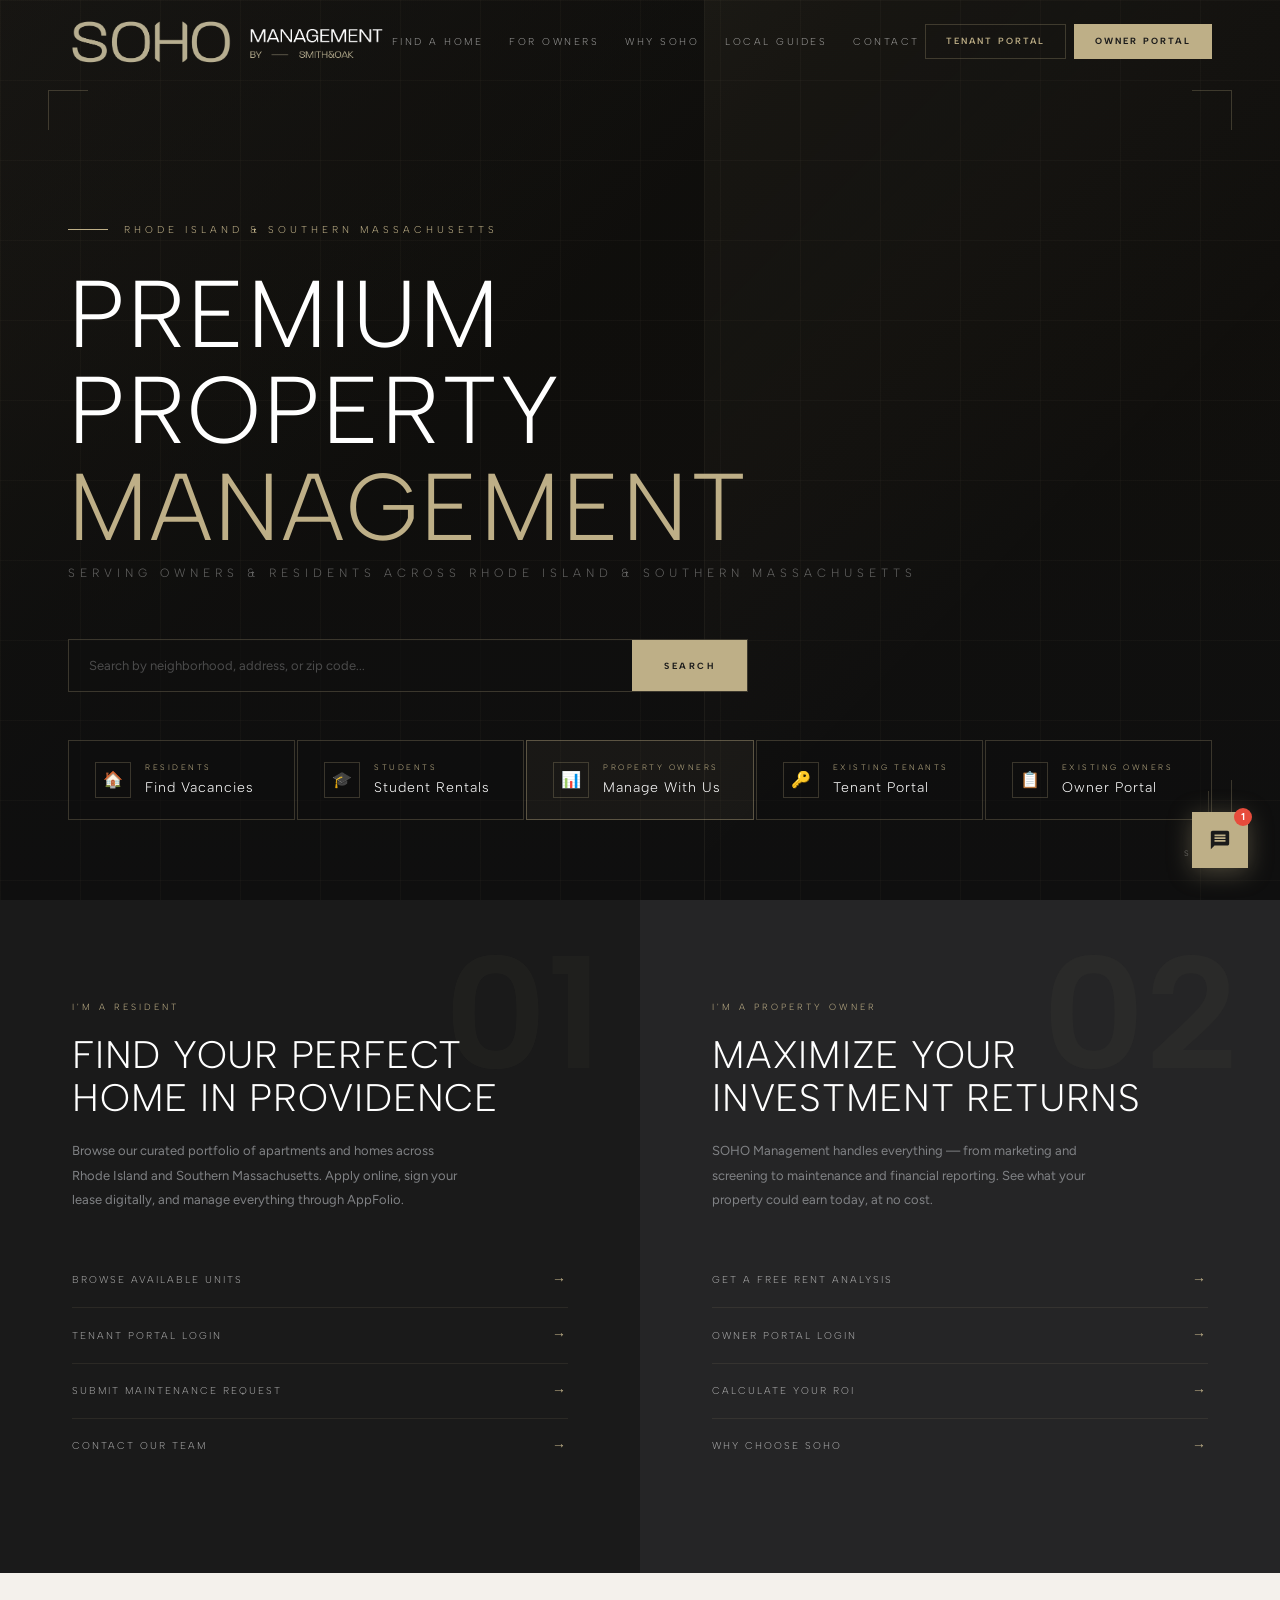
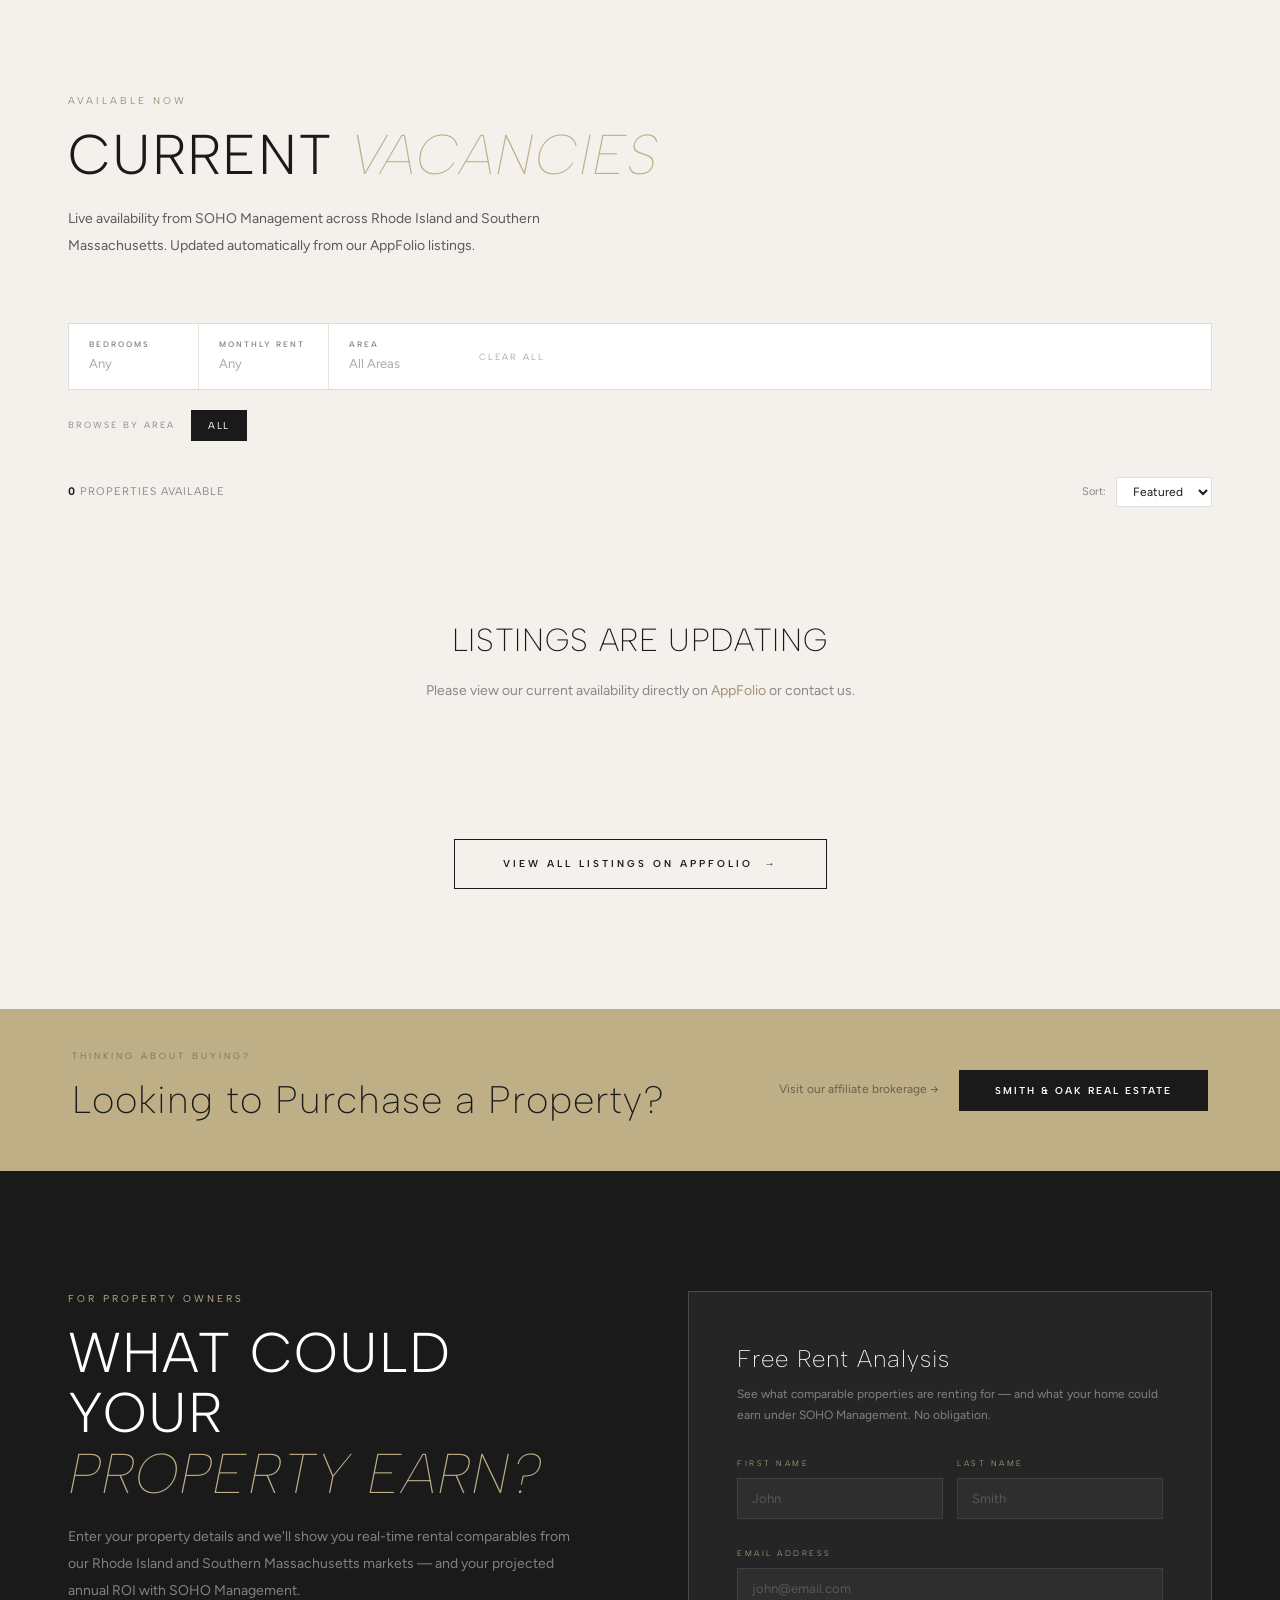
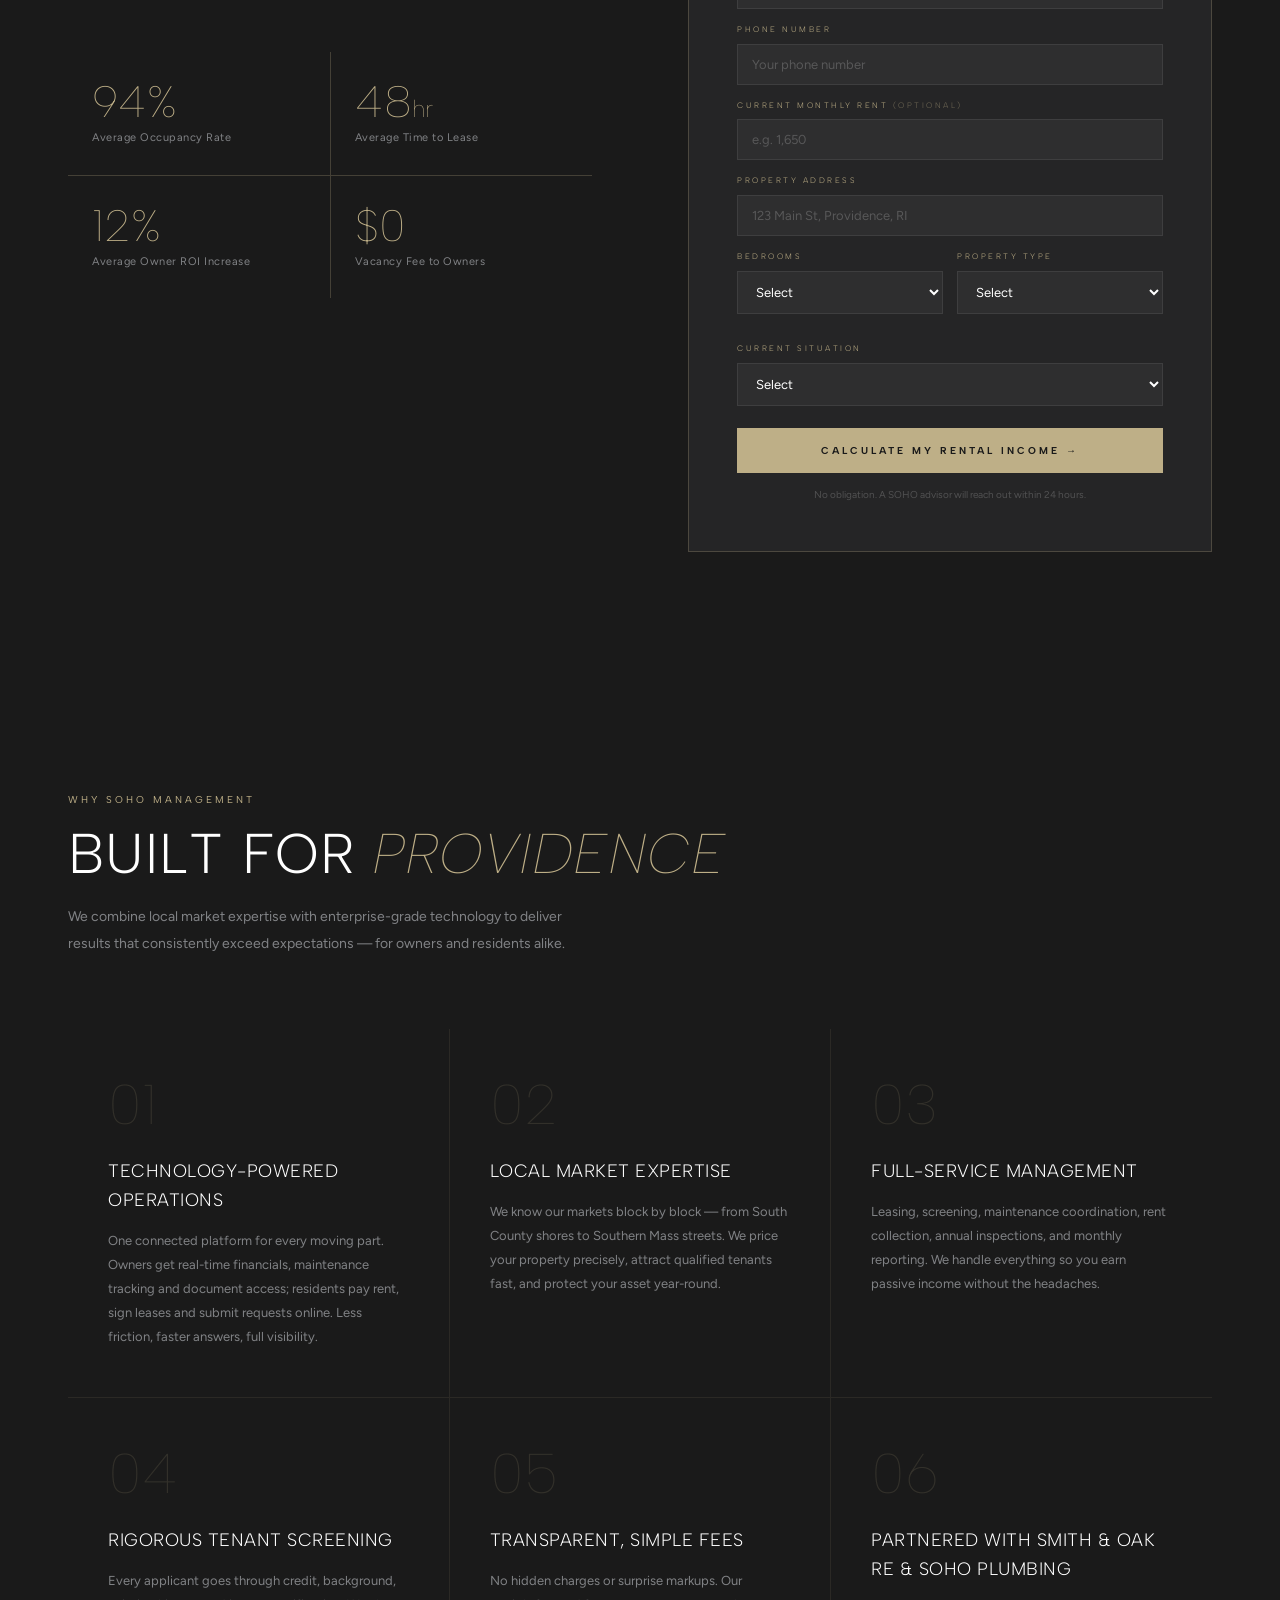
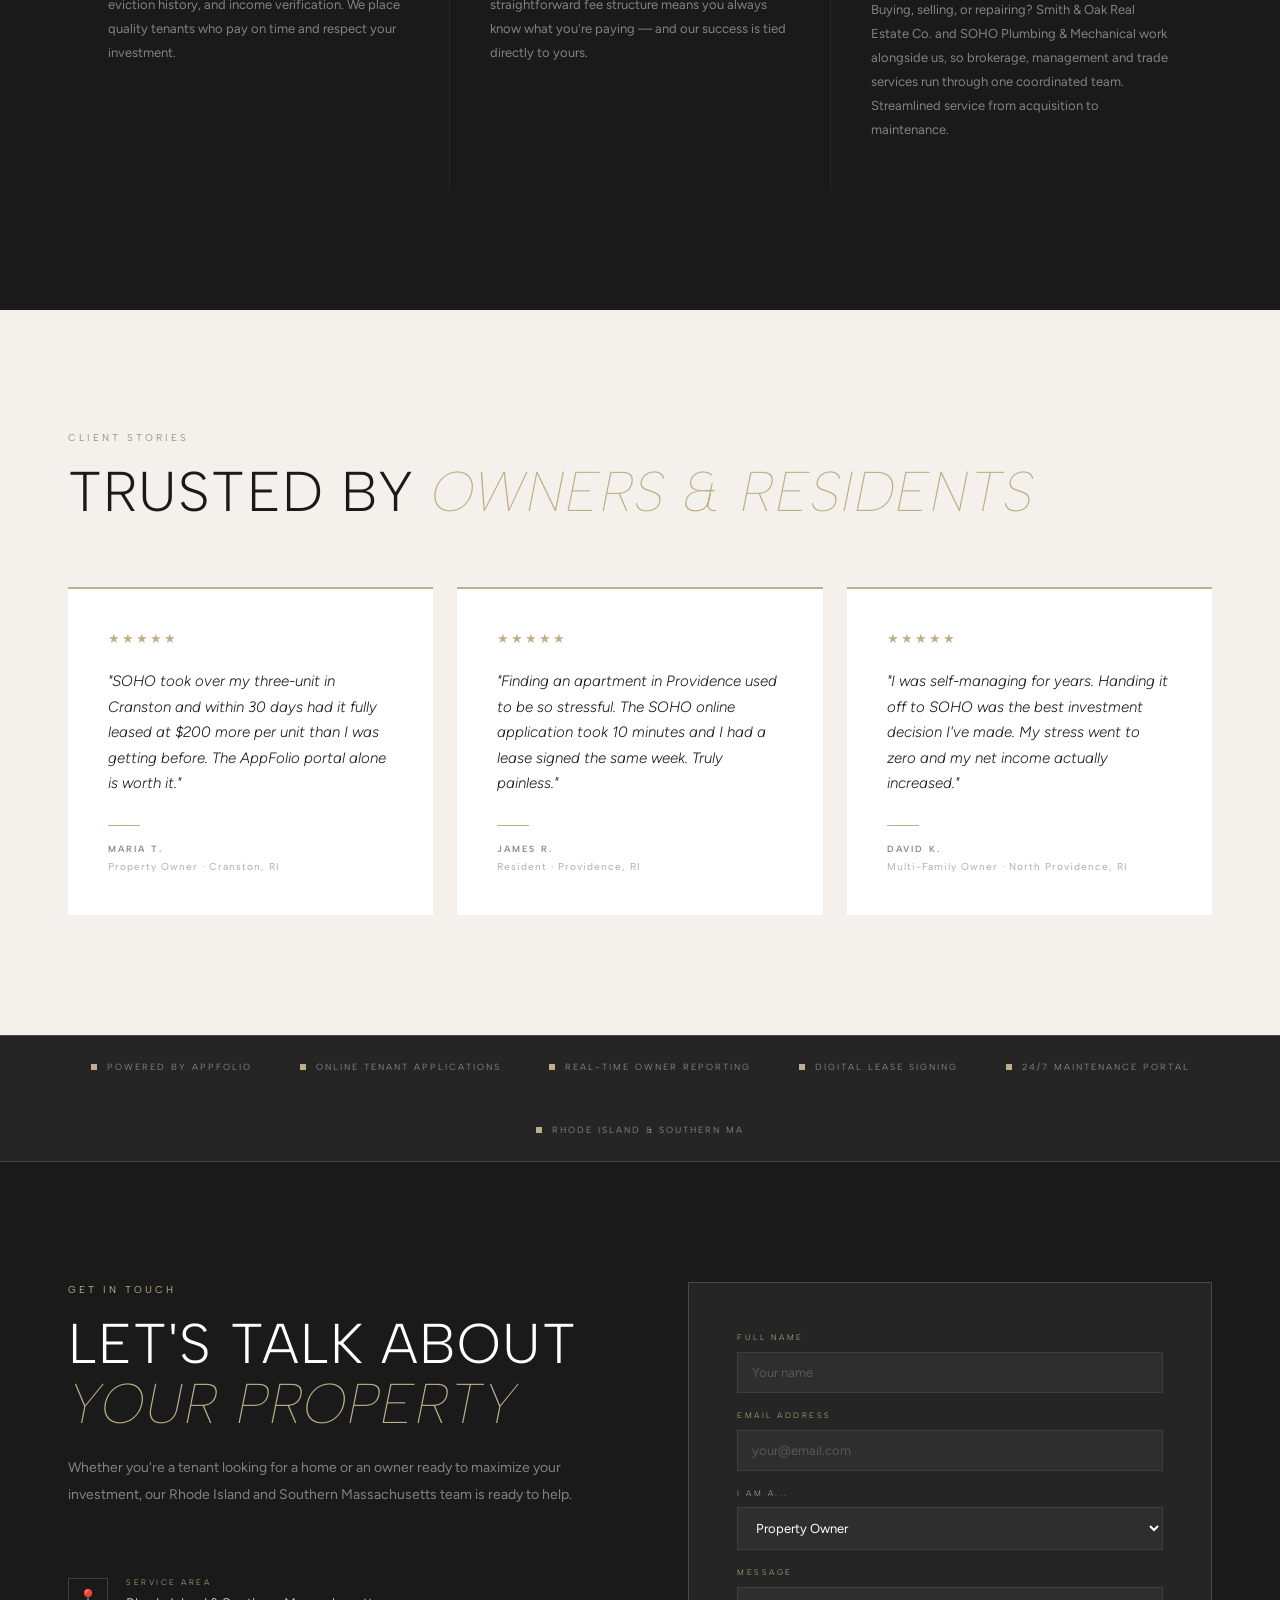
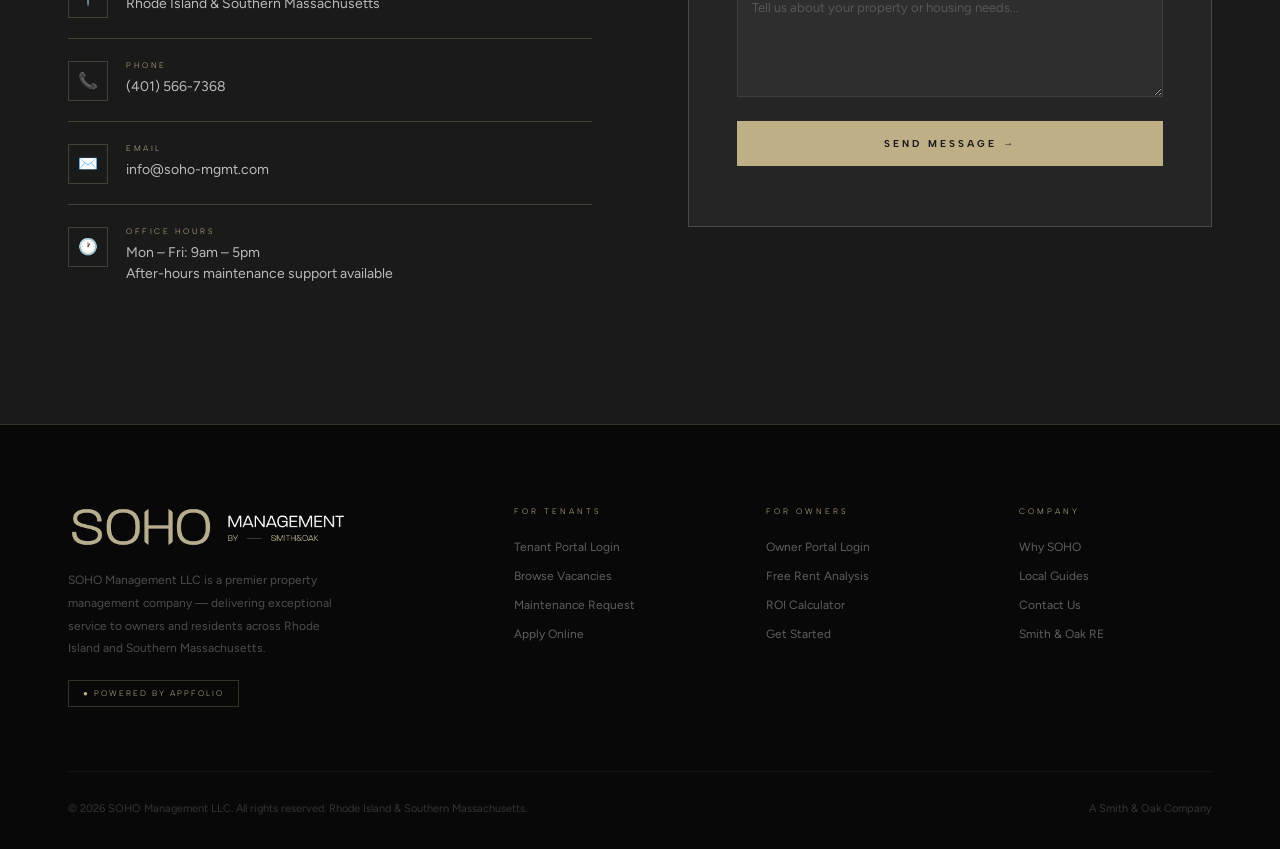
==== public/index.html @ 25f3bd67 "Correct SOHO phone to (401) 566-7368 Co-Authored-By: Claude Sonnet 5.5 <noreply@anthropic.com> Claud" ====
<!DOCTYPE html>
<html lang="en">
<head>
<meta charset="UTF-8">
<meta name="viewport" content="width=device-width, initial-scale=1.0">
<title>SOHO Management LLC | Rhode Island &amp; Southern Massachusetts Property Management</title>
<meta name="description" content="SOHO Management LLC — Premier property management for owners and residents across Rhode Island and Southern Massachusetts.">
<link rel="icon" href="/favicon.ico" sizes="any">
<link rel="icon" type="image/png" sizes="48x48" href="/favicon-48.png">
<link rel="icon" type="image/png" sizes="96x96" href="/favicon-96.png">
<link rel="icon" type="image/png" sizes="192x192" href="/icon-192.png">
<link rel="apple-touch-icon" href="/apple-touch-icon.png">
<meta name="theme-color" content="#1A1A1A">
<meta property="og:title" content="SOHO Management LLC | Rhode Island &amp; Southern Massachusetts Property Management">
<meta property="og:description" content="Premier property management for owners and residents across Rhode Island and Southern Massachusetts.">
<meta property="og:type" content="website">
<meta property="og:image" content="https://soho-mgmt.com/icon-512.png">
<link rel="preconnect" href="https://fonts.googleapis.com">
<link rel="preconnect" href="https://fonts.gstatic.com" crossorigin>
<link href="https://fonts.googleapis.com/css2?family=Albert+Sans:wght@200;300;400;500;600&family=Figtree:wght@300;400;500;600&display=swap" rel="stylesheet">
<style>
/* ─────────────────────────────────────────
   BRAND TOKENS  (Smith & Oak Guidelines)
   Muted Gold   #BEAF87  — Dark Primary
   Gold Patina  #A19276  — Light Primary
   Black        #1A1A1A  — Background
   Gunmetal     #252526  — Accent dark
   Concrete     #808285  — Mid tone
   Snow         #E6E7E8  — Light accent
───────────────────────────────────────── */
:root{
  --gold:       #BEAF87;
  --gold-light: #D4C9A8;
  --gold-dark:  #A19276;
  --gold-muted: rgba(190,175,135,0.12);
  --gold-border:rgba(190,175,135,0.25);
  --black:      #1A1A1A;
  --charcoal:   #1A1A1A;
  --gunmetal:   #252526;
  --concrete:   #808285;
  --snow:       #E6E7E8;
  --off-white:  #F4F1EC;
  --white:      #FFFFFF;
  --font-h: 'Albert Sans', 'Helvetica Neue', Arial, sans-serif;
  --font-b: 'Figtree', 'Proxima Nova', 'Helvetica Neue', Arial, sans-serif;
  --ease: cubic-bezier(.25,.46,.45,.94);
}
*,*::before,*::after{box-sizing:border-box;margin:0;padding:0;}
html{scroll-behavior:smooth;font-size:16px;}
body{font-family:var(--font-b);background:var(--black);color:var(--white);overflow-x:hidden;line-height:1.6;}
img{max-width:100%;display:block;}
a{color:inherit;text-decoration:none;}
button{font-family:var(--font-b);cursor:pointer;}

/* ── SCROLLBAR ── */
::-webkit-scrollbar{width:4px;}
::-webkit-scrollbar-track{background:var(--charcoal);}
::-webkit-scrollbar-thumb{background:var(--gold-dark);}

/* ── UTILITIES ── */
.container{max-width:1240px;margin:0 auto;padding:0 48px;}
.tag{font-family:var(--font-h);font-size:10px;letter-spacing:3px;text-transform:uppercase;color:var(--gold);font-weight:400;}
.gold{color:var(--gold);}
.sr-only{position:absolute;width:1px;height:1px;overflow:hidden;clip:rect(0,0,0,0);}

/* ═══════════════════════════
   NAVIGATION
═══════════════════════════ */
nav{
  position:fixed;top:0;left:0;right:0;z-index:900;
  height:84px;display:flex;align-items:center;
  transition:background .4s var(--ease),border-color .4s;
  border-bottom:1px solid transparent;
}
nav.scrolled{background:rgba(15,15,15,0.97);border-color:var(--gold-border);backdrop-filter:blur(12px);}
.nav-inner{display:flex;align-items:center;justify-content:space-between;width:100%;max-width:1240px;margin:0 auto;padding:0 48px;}
.nav-logo{display:flex;align-items:center;gap:14px;}
.logo-mark{
  width:40px;height:40px;background:var(--gold);
  display:flex;align-items:center;justify-content:center;
  font-family:var(--font-h);font-size:14px;letter-spacing:1px;font-weight:700;color:var(--black);
  flex-shrink:0;
}
.logo-text{display:flex;flex-direction:column;line-height:1.1;}
.logo-name{font-family:var(--font-h);font-size:16px;letter-spacing:4px;font-weight:600;color:var(--white);}
.logo-sub{font-family:var(--font-h);font-size:8px;letter-spacing:3px;color:var(--gold);font-weight:300;}
.nav-links{display:flex;align-items:center;gap:36px;}
.nav-links a{font-family:var(--font-h);font-size:10px;letter-spacing:2.5px;text-transform:uppercase;color:rgba(255,255,255,0.55);font-weight:300;transition:color .2s;}
.nav-links a:hover{color:var(--gold);}
.nav-portals{display:flex;gap:8px;}
.btn-outline{
  padding:9px 20px;border:1px solid var(--gold-border);color:var(--gold);
  font-family:var(--font-h);font-size:9px;letter-spacing:2px;text-transform:uppercase;font-weight:600;
  background:transparent;transition:all .2s;display:inline-flex;align-items:center;gap:6px;
}
.btn-outline:hover{background:var(--gold);color:var(--black);border-color:var(--gold);}
.btn-solid{
  padding:9px 20px;background:var(--gold);border:1px solid var(--gold);color:var(--black);
  font-family:var(--font-h);font-size:9px;letter-spacing:2px;text-transform:uppercase;font-weight:700;
  transition:all .2s;display:inline-flex;align-items:center;gap:6px;
}
.btn-solid:hover{background:var(--gold-light);}
.nav-hamburger{display:none;flex-direction:column;gap:5px;cursor:pointer;padding:4px;}
.nav-hamburger span{display:block;width:24px;height:1px;background:var(--white);transition:all .3s;}

/* ═══════════════════════════
   HERO
═══════════════════════════ */
.hero{
  min-height:100vh;position:relative;
  display:flex;flex-direction:column;justify-content:flex-end;
  padding:0 0 80px;overflow:hidden;
}
.hero-bg{
  position:absolute;inset:0;z-index:0;
  background:
    linear-gradient(180deg, rgba(15,15,15,0.3) 0%, rgba(15,15,15,0.15) 40%, rgba(15,15,15,0.85) 80%, #0F0F0F 100%),
    linear-gradient(135deg, #1a1814 0%, #0f0e0b 40%, #12100d 100%);
}
/* Architectural grid overlay */
.hero-grid{
  position:absolute;inset:0;z-index:1;
  background-image:
    linear-gradient(rgba(190,175,135,0.04) 1px, transparent 1px),
    linear-gradient(90deg, rgba(190,175,135,0.04) 1px, transparent 1px);
  background-size:80px 80px;
}
.hero-accent{
  position:absolute;right:0;top:0;bottom:0;width:45%;z-index:1;
  background:linear-gradient(135deg,rgba(190,175,135,0.06) 0%,transparent 60%);
  border-left:1px solid rgba(190,175,135,0.08);
}
/* Decorative corner marks */
.hero-corner{position:absolute;z-index:2;}
.hero-corner.tl{top:90px;left:48px;width:40px;height:40px;border-top:1px solid var(--gold-border);border-left:1px solid var(--gold-border);}
.hero-corner.tr{top:90px;right:48px;width:40px;height:40px;border-top:1px solid var(--gold-border);border-right:1px solid var(--gold-border);}
.hero-corner.br{bottom:80px;right:48px;width:40px;height:40px;border-bottom:1px solid var(--gold-border);border-right:1px solid var(--gold-border);}

.hero-inner{position:relative;z-index:3;max-width:1240px;margin:0 auto;padding:0 48px;width:100%;}
.hero-eyebrow{
  display:flex;align-items:center;gap:16px;margin-bottom:28px;
  animation:fadeUp .8s var(--ease) .2s both;
}
.hero-eyebrow-line{width:40px;height:1px;background:var(--gold);}
.hero-eyebrow span{font-family:var(--font-h);font-size:10px;letter-spacing:4px;text-transform:uppercase;color:var(--gold);font-weight:300;}
.hero h1{
  font-family:var(--font-h);font-weight:100;line-height:0.95;
  font-size:clamp(60px,9vw,130px);letter-spacing:-1px;
  color:var(--white);margin-bottom:8px;
  animation:fadeUp .8s var(--ease) .35s both;
}
.hero h1 .italic{font-style:italic;color:var(--gold);font-weight:100;}
.hero-tagline{
  font-family:var(--font-h);font-size:12px;letter-spacing:5px;text-transform:uppercase;
  color:rgba(255,255,255,0.35);font-weight:300;margin-bottom:56px;
  animation:fadeUp .8s var(--ease) .5s both;
}
.hero-search-wrap{
  animation:fadeUp .8s var(--ease) .65s both;
  margin-bottom:48px;
}
.hero-search{
  display:flex;max-width:680px;
  border:1px solid var(--gold-border);background:rgba(15,15,15,0.6);backdrop-filter:blur(8px);
}
.search-type{
  background:transparent;border:none;border-right:1px solid var(--gold-border);
  color:rgba(255,255,255,0.6);font-family:var(--font-h);font-size:10px;letter-spacing:1.5px;
  text-transform:uppercase;padding:0 20px;min-width:140px;cursor:pointer;outline:none;
}
.search-type option{background:#1a1a1a;color:var(--white);}
.search-input{
  flex:1;background:transparent;border:none;outline:none;
  color:var(--white);font-family:var(--font-b);font-size:13px;
  padding:18px 20px;
}
.search-input::placeholder{color:rgba(255,255,255,0.25);}
.search-btn{
  background:var(--gold);border:none;color:var(--black);
  padding:18px 32px;font-family:var(--font-h);font-size:9px;
  letter-spacing:2.5px;text-transform:uppercase;font-weight:700;
  transition:background .2s;white-space:nowrap;
}
.search-btn:hover{background:var(--gold-light);}
.hero-portals{
  display:flex;flex-wrap:wrap;gap:2px;animation:fadeUp .8s var(--ease) .8s both;
}
.portal-btn{
  display:flex;align-items:center;gap:14px;padding:20px 26px;flex:1 1 210px;
  border:1px solid var(--gold-border);background:rgba(15,15,15,0.5);
  cursor:pointer;transition:all .3s;text-decoration:none;
  backdrop-filter:blur(4px);
}
.portal-btn:hover{background:rgba(190,175,135,0.1);border-color:var(--gold);}
.portal-btn.highlight{border-color:rgba(190,175,135,0.4);background:rgba(190,175,135,0.06);}
.pb-icon{width:36px;height:36px;border:1px solid var(--gold-border);display:flex;align-items:center;justify-content:center;font-size:16px;flex-shrink:0;}
.pb-text{}
.pb-label{font-family:var(--font-h);font-size:8px;letter-spacing:2.5px;text-transform:uppercase;color:var(--gold);font-weight:300;margin-bottom:3px;}
.pb-title{font-family:var(--font-h);font-size:14px;color:var(--white);font-weight:300;letter-spacing:1px;}
.hero-scroll{
  position:absolute;bottom:40px;right:48px;z-index:3;
  display:flex;flex-direction:column;align-items:center;gap:8px;
  font-family:var(--font-h);font-size:8px;letter-spacing:3px;text-transform:uppercase;
  color:rgba(255,255,255,0.3);animation:fadeIn 1s .8s both;
}
.scroll-line{width:1px;height:48px;background:linear-gradient(var(--gold-border),transparent);animation:scrollAnim 2s infinite;}
@keyframes scrollAnim{0%{transform:scaleY(0);transform-origin:top}50%{transform:scaleY(1);transform-origin:top}51%{transform-origin:bottom}100%{transform:scaleY(0);transform-origin:bottom}}

/* ═══════════════════════════
   DUAL PATH / PORTALS
═══════════════════════════ */
.dual-path{display:grid;grid-template-columns:1fr 1fr;}
.path-side{
  padding:100px 72px;position:relative;overflow:hidden;
  transition:all .4s;cursor:pointer;
}
.path-side.tenant{background:var(--charcoal);}
.path-side.owner{background:var(--gunmetal);}
.path-side::after{
  content:'';position:absolute;bottom:0;left:0;right:0;height:2px;
  background:var(--gold);transform:scaleX(0);transition:transform .4s var(--ease);transform-origin:left;
}
.path-side:hover::after{transform:scaleX(1);}
.path-bg-num{
  position:absolute;top:32px;right:40px;
  font-family:var(--font-h);font-size:160px;font-weight:700;
  color:rgba(190,175,135,0.04);line-height:1;pointer-events:none;
}
.path-tag{display:block;font-family:var(--font-h);font-size:9px;letter-spacing:3px;text-transform:uppercase;color:var(--gold);font-weight:300;margin-bottom:20px;}
.path-side h2{font-family:var(--font-h);font-size:clamp(28px,3vw,44px);font-weight:200;color:var(--white);line-height:1.1;margin-bottom:20px;letter-spacing:1px;}
.path-side p{font-size:13px;color:var(--concrete);line-height:1.9;margin-bottom:40px;max-width:400px;}
.path-links{display:flex;flex-direction:column;gap:0;}
.path-link{
  display:flex;align-items:center;justify-content:space-between;
  padding:16px 0;border-bottom:1px solid rgba(190,175,135,0.1);
  color:rgba(255,255,255,0.6);font-family:var(--font-h);font-size:10px;
  letter-spacing:2px;text-transform:uppercase;font-weight:300;
  transition:all .2s;text-decoration:none;
}
.path-link:last-child{border-bottom:none;}
.path-link:hover{color:var(--gold);padding-left:8px;}
.path-link .arr{color:var(--gold);font-size:14px;transition:transform .2s;}
.path-link:hover .arr{transform:translateX(4px);}

/* ═══════════════════════════
   SECTION BASE
═══════════════════════════ */
section{padding:120px 0;}
.section-head{margin-bottom:64px;}
.section-head .tag{display:block;margin-bottom:16px;}
.section-head h2{font-family:var(--font-h);font-size:clamp(36px,5vw,64px);font-weight:100;line-height:1.0;letter-spacing:0px;}
.section-head h2 em{font-style:italic;color:var(--gold);font-weight:100;}
.section-head p{font-size:14px;color:var(--concrete);line-height:1.9;max-width:520px;margin-top:20px;}

/* ═══════════════════════════
   VACANCIES / LISTINGS
═══════════════════════════ */
.vacancies{background:var(--off-white);color:var(--black);}
.vacancies .section-head h2{color:var(--black);}
.vacancies .section-head p{color:#5a5a5a;}
.vacancies .tag{color:var(--gold-dark);}

.filter-bar{
  position:relative;z-index:60;
  display:flex;gap:0;margin-bottom:20px;flex-wrap:wrap;
  border:1px solid #ddd;background:var(--white);
}
.filter-group{
  display:flex;flex-direction:column;padding:14px 20px;
  border-right:1px solid #e8e4dc;cursor:pointer;
  position:relative;min-width:130px;transition:background .15s;
}
.filter-group:hover{background:#faf8f4;}
.filter-group:last-of-type{border-right:none;}
.fg-label{font-family:var(--font-h);font-size:8px;letter-spacing:2px;text-transform:uppercase;color:#888;font-weight:600;margin-bottom:3px;}
.fg-value{font-size:13px;color:var(--black);font-weight:400;}
.fg-value.ph{color:#aaa;}
.filter-dd{
  position:absolute;top:100%;left:-1px;background:var(--white);
  border:1px solid #e0dbd0;min-width:240px;max-height:340px;overflow-y:auto;z-index:200;
  box-shadow:0 12px 40px rgba(0,0,0,0.1);display:none;
}
.filter-dd.open{display:block;}
.fdd-opt{
  padding:12px 20px;font-size:13px;color:var(--black);
  cursor:pointer;display:flex;align-items:center;justify-content:space-between;
  transition:background .12s;
}
.fdd-opt:hover{background:#f8f5ef;}
.fdd-opt.sel{color:var(--gold-dark);font-weight:600;}
.fdd-check{color:var(--gold-dark);display:none;}
.fdd-opt.sel .fdd-check{display:block;}
.price-dd-inner{padding:16px 20px;}
.price-inputs{display:flex;gap:8px;align-items:center;margin-top:8px;}
.price-inputs input{
  width:90px;padding:8px 10px;border:1px solid #ddd;
  font-family:var(--font-b);font-size:12px;color:var(--black);outline:none;
}
.price-inputs input:focus{border-color:var(--gold-dark);}
.price-presets{display:flex;flex-wrap:wrap;gap:6px;margin-top:12px;}
.price-preset{
  background:transparent;border:1px solid #ddd;padding:5px 10px;
  font-size:10px;font-family:var(--font-h);letter-spacing:1px;color:#555;cursor:pointer;transition:all .15s;
}
.price-preset:hover{border-color:var(--gold-dark);color:var(--gold-dark);}
.filter-apply-btn{
  width:100%;padding:11px;background:var(--charcoal);color:var(--white);border:none;
  font-family:var(--font-h);font-size:9px;letter-spacing:2px;text-transform:uppercase;font-weight:600;cursor:pointer;
}
.filter-clear{
  padding:14px 20px;font-family:var(--font-h);font-size:9px;letter-spacing:2px;text-transform:uppercase;
  color:#aaa;cursor:pointer;background:transparent;border:none;white-space:nowrap;transition:color .2s;
}
.filter-clear:hover{color:var(--black);}

.results-meta{
  display:flex;align-items:center;justify-content:space-between;
  margin-bottom:28px;flex-wrap:wrap;gap:12px;
}
.result-count{font-family:var(--font-h);font-size:11px;letter-spacing:1px;color:#888;text-transform:uppercase;}
.result-count strong{color:var(--black);}
.sort-wrap{display:flex;align-items:center;gap:10px;font-size:11px;color:#888;}
.sort-wrap select{border:1px solid #ddd;background:var(--white);padding:6px 12px;font-family:var(--font-b);font-size:12px;color:var(--black);cursor:pointer;outline:none;}

/* Active filter tags */
.active-tags{display:flex;gap:8px;flex-wrap:wrap;margin-bottom:28px;}
.active-tags:empty{display:none;}
.chip-row{display:flex;flex-wrap:wrap;align-items:center;gap:10px;margin:0 0 36px;position:relative;z-index:1;}
.chip-label{font-family:var(--font-h);font-size:9px;letter-spacing:2px;text-transform:uppercase;color:#888;margin-right:6px;}
.chip{background:var(--white);border:1px solid #d9d4c8;padding:8px 16px;font-family:var(--font-h);font-size:10px;letter-spacing:1.5px;text-transform:uppercase;color:#444;cursor:pointer;transition:all .15s;}
.chip:hover{border-color:var(--gold-dark);color:var(--gold-dark);}
.chip.on{background:var(--charcoal);border-color:var(--charcoal);color:var(--white);}
.chip small{opacity:.55;margin-left:6px;font-size:9px;}
.atag{
  display:flex;align-items:center;gap:8px;
  background:var(--charcoal);color:var(--white);
  padding:5px 12px;font-family:var(--font-h);font-size:9px;letter-spacing:1.5px;text-transform:uppercase;
}
.atag-x{background:none;border:none;color:var(--gold);font-size:14px;cursor:pointer;padding:0;line-height:1;}

.listings-grid{display:grid;grid-template-columns:repeat(3,1fr);gap:24px;}
.no-results{padding:80px 0;text-align:center;}
.no-results h3{font-family:var(--font-h);font-size:32px;font-weight:200;color:var(--black);margin-bottom:12px;}
.no-results p{font-size:14px;color:#888;line-height:1.8;}

/* Property Card */
.prop-card{background:var(--white);overflow:hidden;transition:transform .3s var(--ease),box-shadow .3s;position:relative;}
.prop-card:hover{transform:translateY(-6px);box-shadow:0 20px 60px rgba(0,0,0,0.14);}
.pc-image{height:240px;position:relative;overflow:hidden;}
.pc-img-inner{width:100%;height:100%;display:flex;align-items:center;justify-content:center;font-size:80px;transition:transform .5s var(--ease);}
.prop-card:hover .pc-img-inner{transform:scale(1.05);}
.pc-badge{
  position:absolute;top:0;left:0;
  font-family:var(--font-h);font-size:8px;letter-spacing:2.5px;text-transform:uppercase;
  font-weight:700;padding:7px 14px;
}
.badge-avail{background:var(--gold);color:var(--black);}
.badge-soon{background:rgba(15,15,15,0.85);color:var(--gold);border-right:1px solid var(--gold-border);border-bottom:1px solid var(--gold-border);}
.pc-save{
  position:absolute;top:14px;right:14px;
  width:32px;height:32px;background:rgba(255,255,255,0.9);
  display:flex;align-items:center;justify-content:center;
  cursor:pointer;font-size:16px;transition:background .2s;
}
.pc-save:hover{background:var(--white);}
.pc-body{padding:24px 26px 28px;}
.pc-price{font-family:var(--font-h);font-size:32px;font-weight:200;color:var(--black);line-height:1;}
.pc-mo{font-size:12px;color:#888;font-family:var(--font-b);font-weight:300;margin-left:2px;}
.pc-avail-date{font-family:var(--font-h);font-size:9px;letter-spacing:2px;text-transform:uppercase;color:var(--gold-dark);margin-top:5px;}
.pc-addr{font-size:13px;color:#555;margin:12px 0 18px;line-height:1.5;}
.pc-addr strong{color:var(--black);font-weight:500;display:block;}
.pc-stats{display:flex;gap:0;border-top:1px solid #f0ece4;border-bottom:1px solid #f0ece4;margin-bottom:18px;}
.pc-stat{
  flex:1;padding:12px 0;text-align:center;
  border-right:1px solid #f0ece4;
}
.pc-stat:last-child{border-right:none;}
.pc-stat strong{display:block;font-family:var(--font-h);font-size:16px;font-weight:400;color:var(--black);}
.pc-stat span{font-size:9px;letter-spacing:1px;text-transform:uppercase;color:#999;font-family:var(--font-h);}
.pc-tags{display:flex;gap:6px;flex-wrap:wrap;margin-bottom:18px;}
.pc-tag{font-size:10px;border:1px solid #e8e4dc;padding:4px 10px;color:#666;font-family:var(--font-h);letter-spacing:.5px;}
.pc-actions{display:flex;gap:8px;}
.btn-view-prop{
  flex:1;background:var(--charcoal);color:var(--white);border:none;
  padding:13px;font-family:var(--font-h);font-size:9px;letter-spacing:2px;text-transform:uppercase;font-weight:600;
  cursor:pointer;transition:background .2s;
}
.btn-view-prop:hover{background:var(--gunmetal);}
.btn-apply-prop{
  flex:1;background:transparent;color:var(--gold-dark);border:1px solid var(--gold-dark);
  padding:13px;font-family:var(--font-h);font-size:9px;letter-spacing:2px;text-transform:uppercase;font-weight:600;
  cursor:pointer;transition:all .2s;
}
.btn-apply-prop:hover{background:var(--gold);color:var(--black);border-color:var(--gold);}

.view-all-wrap{text-align:center;margin-top:56px;}
.btn-view-all{
  display:inline-flex;align-items:center;gap:12px;
  padding:16px 48px;border:1px solid var(--charcoal);color:var(--black);
  font-family:var(--font-h);font-size:10px;letter-spacing:3px;text-transform:uppercase;font-weight:600;
  background:transparent;cursor:pointer;transition:all .3s;
}
.btn-view-all:hover{background:var(--charcoal);color:var(--white);}

/* ═══════════════════════════
   BUY BANNER
═══════════════════════════ */
.buy-banner{
  background:var(--gold);padding:40px 72px;
  display:flex;align-items:center;justify-content:space-between;flex-wrap:wrap;gap:24px;
  cursor:pointer;transition:background .2s;text-decoration:none;
}
.buy-banner:hover{background:var(--gold-light);}
.bb-left{}
.bb-eye{font-family:var(--font-h);font-size:9px;letter-spacing:3px;text-transform:uppercase;color:rgba(0,0,0,0.45);font-weight:300;margin-bottom:6px;}
.bb-title{font-family:var(--font-h);font-size:clamp(24px,3vw,40px);color:var(--black);font-weight:200;letter-spacing:1px;}
.bb-right{display:flex;align-items:center;gap:20px;}
.bb-sub{font-size:12px;color:rgba(0,0,0,0.45);}
.bb-btn{
  background:var(--black);color:var(--white);padding:14px 36px;border:none;
  font-family:var(--font-h);font-size:10px;letter-spacing:2px;text-transform:uppercase;font-weight:600;cursor:pointer;
  transition:background .2s;white-space:nowrap;
}
.bb-btn:hover{background:var(--gunmetal);}

/* ═══════════════════════════
   OWNER LEAD / ROI
═══════════════════════════ */
.owner-section{background:var(--black);}
.lead-grid{display:grid;grid-template-columns:1fr 1fr;gap:96px;align-items:start;}
.lead-left{}
.lead-stats{display:grid;grid-template-columns:1fr 1fr;gap:1px;background:var(--gold-border);margin-top:48px;}
.lstat{background:var(--black);padding:28px 24px;}
.lstat-num{font-family:var(--font-h);font-size:44px;font-weight:100;color:var(--gold);line-height:1;}
.lstat-label{font-size:11px;color:var(--concrete);letter-spacing:.5px;margin-top:6px;line-height:1.5;}

/* ROI Result */
.roi-result{display:none;margin-top:48px;}
.roi-result.show{display:block;}
.roi-result-header{font-family:var(--font-h);font-size:13px;letter-spacing:2px;text-transform:uppercase;color:var(--gold);margin-bottom:24px;font-weight:300;}
.roi-rows{}
.roi-row{display:flex;align-items:center;justify-content:space-between;padding:16px 0;border-bottom:1px solid rgba(190,175,135,0.12);}
.roi-row:last-child{border-bottom:none;}
.roi-row-label{font-size:12px;color:var(--concrete);letter-spacing:.5px;}
.roi-row-val{font-family:var(--font-h);font-size:22px;font-weight:200;color:var(--white);}
.roi-row-val.gold{color:var(--gold);}
.roi-note{font-size:11px;color:rgba(255,255,255,0.25);margin-top:20px;line-height:1.8;}

/* Lead Form */
.lead-form-wrap{background:var(--gunmetal);border:1px solid var(--gold-border);padding:48px;}
.lf-title{font-family:var(--font-h);font-size:24px;font-weight:200;color:var(--white);margin-bottom:6px;letter-spacing:1px;}
.lf-sub{font-size:12px;color:var(--concrete);margin-bottom:32px;line-height:1.7;}
.lf-row{display:grid;grid-template-columns:1fr 1fr;gap:14px;margin-bottom:14px;}
.lf-field{margin-bottom:14px;}
.lf-field label{display:block;font-family:var(--font-h);font-size:8px;letter-spacing:2.5px;text-transform:uppercase;color:var(--gold);font-weight:300;margin-bottom:8px;}
.lf-field input,.lf-field select{
  width:100%;padding:12px 14px;
  background:rgba(255,255,255,0.04);border:1px solid rgba(255,255,255,0.08);
  color:var(--white);font-family:var(--font-b);font-size:13px;outline:none;
  transition:border .2s;
}
.lf-field input:focus,.lf-field select:focus{border-color:var(--gold);}
.lf-field input::placeholder{color:rgba(255,255,255,0.2);}
.lf-field select option{background:#252526;}
.btn-calculate{
  width:100%;padding:16px;background:var(--gold);border:none;
  color:var(--black);font-family:var(--font-h);font-size:10px;
  letter-spacing:3px;text-transform:uppercase;font-weight:700;
  cursor:pointer;transition:background .2s;margin-top:8px;
}
.btn-calculate:hover{background:var(--gold-light);}
.lf-privacy{font-size:10px;color:rgba(255,255,255,0.2);text-align:center;margin-top:14px;line-height:1.6;}

/* ═══════════════════════════
   WHY SOHO
═══════════════════════════ */
.why-section{background:var(--charcoal);}
.why-grid{display:grid;grid-template-columns:repeat(3,1fr);gap:1px;background:rgba(190,175,135,0.1);margin-top:72px;}
.why-item{background:var(--charcoal);padding:48px 40px;transition:background .3s;}
.why-item:hover{background:rgba(190,175,135,0.04);}
.why-num{font-family:var(--font-h);font-size:56px;font-weight:100;color:rgba(190,175,135,0.15);line-height:1;margin-bottom:24px;}
.why-item h3{font-family:var(--font-h);font-size:18px;font-weight:300;color:var(--white);margin-bottom:14px;letter-spacing:.5px;}
.why-item p{font-size:13px;color:var(--concrete);line-height:1.85;}

/* ═══════════════════════════
   TESTIMONIALS
═══════════════════════════ */
.testimonials{background:var(--off-white);color:var(--black);}
.testimonials .section-head h2{color:var(--black);}
.testimonials .section-head p{color:#666;}
.testimonials .tag{color:var(--gold-dark);}
.test-grid{display:grid;grid-template-columns:repeat(3,1fr);gap:24px;margin-top:64px;}
.test-card{background:var(--white);padding:40px;border-top:2px solid var(--gold);transition:transform .25s;}
.test-card:hover{transform:translateY(-4px);}
.test-stars{display:flex;gap:2px;margin-bottom:20px;}
.test-star{color:var(--gold);font-size:13px;}
.test-quote{font-family:var(--font-b);font-size:15px;font-weight:200;font-style:italic;color:var(--black);line-height:1.7;margin-bottom:28px;}
.test-divider{width:32px;height:1px;background:var(--gold);margin-bottom:16px;}
.test-author{font-family:var(--font-h);font-size:9px;letter-spacing:2px;text-transform:uppercase;font-weight:600;color:#888;}
.test-role{font-size:10px;color:#aaa;margin-top:3px;font-family:var(--font-h);letter-spacing:1px;}

/* ═══════════════════════════
   CONTACT
═══════════════════════════ */
.contact-section{background:var(--black);}
.contact-grid{display:grid;grid-template-columns:1fr 1fr;gap:96px;align-items:start;}
.contact-left{}
.contact-info{margin-top:48px;display:flex;flex-direction:column;gap:0;}
.ci-item{
  display:flex;align-items:flex-start;gap:18px;
  padding:20px 0;border-bottom:1px solid var(--gold-border);
}
.ci-item:last-child{border-bottom:none;}
.ci-icon{
  width:40px;height:40px;border:1px solid var(--gold-border);flex-shrink:0;
  display:flex;align-items:center;justify-content:center;font-size:16px;margin-top:2px;
}
.ci-label{font-family:var(--font-h);font-size:8px;letter-spacing:2.5px;text-transform:uppercase;color:var(--gold);font-weight:300;margin-bottom:4px;}
.ci-value{font-size:14px;color:rgba(255,255,255,0.7);line-height:1.5;}
.ci-value a{color:inherit;}
.ci-value a:hover{color:var(--gold);}
.contact-form-wrap{background:var(--gunmetal);border:1px solid var(--gold-border);padding:48px;}
.cf-field{margin-bottom:16px;}
.cf-field label{display:block;font-family:var(--font-h);font-size:8px;letter-spacing:2.5px;text-transform:uppercase;color:var(--gold);font-weight:300;margin-bottom:8px;}
.cf-field input,.cf-field select,.cf-field textarea{
  width:100%;padding:12px 14px;
  background:rgba(255,255,255,0.04);border:1px solid rgba(255,255,255,0.08);
  color:var(--white);font-family:var(--font-b);font-size:13px;outline:none;transition:border .2s;
}
.cf-field input:focus,.cf-field select:focus,.cf-field textarea:focus{border-color:var(--gold);}
.cf-field textarea{height:110px;resize:vertical;}
.cf-field input::placeholder,.cf-field textarea::placeholder{color:rgba(255,255,255,0.2);}
.cf-field select option{background:#252526;}
.btn-send{
  width:100%;padding:16px;background:var(--gold);border:none;color:var(--black);
  font-family:var(--font-h);font-size:10px;letter-spacing:3px;text-transform:uppercase;font-weight:700;
  cursor:pointer;transition:background .2s;
}
.btn-send:hover{background:var(--gold-light);}

/* ═══════════════════════════
   APPFOLIO BADGE STRIP
═══════════════════════════ */
.badge-strip{
  background:var(--gunmetal);border-top:1px solid var(--gold-border);border-bottom:1px solid var(--gold-border);
  padding:24px 0;
}
.badge-strip-inner{display:flex;align-items:center;justify-content:center;gap:48px;flex-wrap:wrap;}
.bs-item{display:flex;align-items:center;gap:10px;font-family:var(--font-h);font-size:9px;letter-spacing:2px;text-transform:uppercase;color:var(--concrete);}
.bs-dot{width:6px;height:6px;background:var(--gold);border-radius:0;}

/* ═══════════════════════════
   FOOTER
═══════════════════════════ */
footer{background:#080808;border-top:1px solid var(--gold-border);padding:80px 0 32px;}
.footer-grid{display:grid;grid-template-columns:2fr 1fr 1fr 1fr;gap:60px;margin-bottom:64px;}
.footer-brand{}
.footer-logo{display:flex;align-items:center;gap:12px;margin-bottom:20px;}
.footer-brand p{font-size:12px;color:rgba(255,255,255,0.28);line-height:1.9;max-width:280px;}
.footer-appfolio{
  display:inline-flex;align-items:center;gap:8px;margin-top:20px;
  border:1px solid var(--gold-border);padding:6px 14px;
  font-family:var(--font-h);font-size:8px;letter-spacing:2px;text-transform:uppercase;color:var(--gold);font-weight:300;
}
.footer-col h4{font-family:var(--font-h);font-size:8px;letter-spacing:3px;text-transform:uppercase;color:var(--gold);font-weight:300;margin-bottom:20px;}
.footer-col a{display:block;font-size:12px;color:rgba(255,255,255,0.35);margin-bottom:10px;transition:color .2s;text-decoration:none;}
.footer-col a:hover{color:var(--white);}
.footer-bottom{
  border-top:1px solid rgba(255,255,255,0.05);padding-top:28px;
  display:flex;align-items:center;justify-content:space-between;flex-wrap:wrap;gap:12px;
}
.footer-bottom p{font-size:11px;color:rgba(255,255,255,0.18);}
.footer-legal{display:flex;gap:24px;}
.footer-legal a{font-size:11px;color:rgba(255,255,255,0.18);text-decoration:none;transition:color .2s;}
.footer-legal a:hover{color:rgba(255,255,255,0.5);}

/* ═══════════════════════════
   AI CHAT
═══════════════════════════ */
.chat-fab{
  position:fixed;bottom:32px;right:32px;z-index:800;
  width:56px;height:56px;background:var(--gold);
  display:flex;align-items:center;justify-content:center;
  cursor:pointer;box-shadow:0 4px 24px rgba(190,175,135,0.35);
  transition:transform .2s,box-shadow .2s;
}
.chat-fab:hover{transform:scale(1.06);box-shadow:0 6px 32px rgba(190,175,135,0.5);}
.chat-fab svg{width:22px;height:22px;fill:var(--black);}
.chat-badge{
  position:absolute;top:-4px;right:-4px;
  width:18px;height:18px;background:#E74C3C;border-radius:50%;
  font-size:10px;color:var(--white);display:flex;align-items:center;justify-content:center;font-weight:700;
}
.chat-window{
  position:fixed;bottom:104px;right:32px;z-index:799;
  width:360px;background:var(--charcoal);
  border:1px solid var(--gold-border);
  display:none;flex-direction:column;
  box-shadow:0 24px 80px rgba(0,0,0,0.6);max-height:520px;
}
.chat-window.open{display:flex;}
.chat-header{
  padding:16px 20px;border-bottom:1px solid var(--gold-border);
  display:flex;align-items:center;gap:12px;
  background:rgba(190,175,135,0.06);
}
.chat-av{
  width:38px;height:38px;background:var(--gold);flex-shrink:0;
  display:flex;align-items:center;justify-content:center;
  font-family:var(--font-h);font-size:13px;font-weight:700;color:var(--black);
}
.chat-info{flex:1;}
.chat-name{font-family:var(--font-h);font-size:12px;letter-spacing:1px;color:var(--white);font-weight:400;}
.chat-status{font-size:10px;color:var(--gold);margin-top:1px;}
.chat-close{background:none;border:none;color:rgba(255,255,255,0.3);font-size:20px;cursor:pointer;padding:0 4px;transition:color .2s;}
.chat-close:hover{color:var(--white);}
.chat-msgs{flex:1;overflow-y:auto;padding:20px;display:flex;flex-direction:column;gap:12px;min-height:200px;}
.msg{max-width:88%;}
.msg.bot{align-self:flex-start;}
.msg.user{align-self:flex-end;}
.msg-bub{padding:11px 14px;font-size:13px;line-height:1.55;}
.msg.bot .msg-bub{background:rgba(255,255,255,0.05);color:rgba(255,255,255,0.8);}
.msg.user .msg-bub{background:var(--gold);color:var(--black);font-weight:500;}
.chat-quick{padding:0 16px 10px;display:flex;gap:6px;flex-wrap:wrap;}
.cq-btn{
  background:transparent;border:1px solid var(--gold-border);color:var(--gold);
  font-size:10px;padding:5px 10px;cursor:pointer;font-family:var(--font-h);letter-spacing:.5px;transition:all .2s;
}
.cq-btn:hover{background:var(--gold-muted);}
.chat-inp-row{padding:12px 16px;border-top:1px solid var(--gold-border);display:flex;gap:8px;}
.chat-inp{
  flex:1;background:rgba(255,255,255,0.04);border:1px solid rgba(255,255,255,0.08);
  color:var(--white);padding:10px 14px;font-family:var(--font-b);font-size:12px;outline:none;
  transition:border .2s;
}
.chat-inp:focus{border-color:var(--gold);}
.chat-send{
  background:var(--gold);border:none;color:var(--black);
  padding:10px 14px;font-size:16px;cursor:pointer;transition:background .2s;
}
.chat-send:hover{background:var(--gold-light);}
.typing-dot{display:flex;gap:4px;align-items:center;padding:11px 14px;}
.typing-dot span{width:6px;height:6px;background:var(--gold);border-radius:50%;animation:bounce .9s infinite;}
.typing-dot span:nth-child(2){animation-delay:.2s;}
.typing-dot span:nth-child(3){animation-delay:.4s;}
@keyframes bounce{0%,60%,100%{transform:translateY(0)}30%{transform:translateY(-5px)}}

/* ═══════════════════════════
   ANIMATIONS
═══════════════════════════ */
@keyframes fadeUp{from{opacity:0;transform:translateY(24px)}to{opacity:1;transform:translateY(0)}}
@keyframes fadeIn{from{opacity:0}to{opacity:1}}

.reveal{opacity:0;transform:translateY(32px);transition:opacity .7s var(--ease),transform .7s var(--ease);}
.reveal.visible{opacity:1;transform:translateY(0);}
.reveal-delay-1{transition-delay:.1s;}
.reveal-delay-2{transition-delay:.2s;}
.reveal-delay-3{transition-delay:.3s;}
.reveal-delay-4{transition-delay:.4s;}
.reveal-delay-5{transition-delay:.5s;}

/* ═══════════════════════════
   MOBILE NAV MENU
═══════════════════════════ */
.mobile-menu{
  position:fixed;inset:0;background:rgba(15,15,15,0.98);z-index:850;
  display:flex;flex-direction:column;align-items:center;justify-content:center;gap:32px;
  opacity:0;pointer-events:none;transition:opacity .3s;
}
.mobile-menu.open{opacity:1;pointer-events:all;}
.mobile-menu a{font-family:var(--font-h);font-size:20px;letter-spacing:4px;text-transform:uppercase;color:rgba(255,255,255,0.6);font-weight:200;transition:color .2s;}
.mobile-menu a:hover{color:var(--gold);}
.mm-close{position:absolute;top:24px;right:24px;background:none;border:none;color:var(--white);font-size:28px;cursor:pointer;}

/* ═══════════════════════════
   RESPONSIVE
═══════════════════════════ */
@media(max-width:1024px){
  .dual-path{grid-template-columns:1fr;}
  .lead-grid,.contact-grid{grid-template-columns:1fr;gap:48px;}
  .listings-grid{grid-template-columns:repeat(2,1fr);}
  .footer-grid{grid-template-columns:1fr 1fr;gap:40px;}
}
@media(max-width:768px){
  .container{padding:0 24px;}
  section{padding:72px 0;}
  .nav-inner{padding:0 24px;}
  .nav-links,.nav-portals{display:none;}
  .nav-hamburger{display:flex;}
  .hero h1{font-size:52px;}
  .hero-corner.tr,.hero-corner.br{display:none;}
  .hero-portals{flex-direction:column;}
  .portal-btn{padding:16px 20px;}
  .path-side{padding:64px 32px;}
  .listings-grid{grid-template-columns:1fr;}
  .why-grid{grid-template-columns:1fr;}
  .test-grid{grid-template-columns:1fr;}
  .filter-bar{overflow:visible;}
  .filter-group{flex:1 1 45%;min-width:0;}
  .buy-banner{padding:32px 24px;flex-direction:column;}
  .footer-grid{grid-template-columns:1fr;}
  .chat-window{width:calc(100vw - 32px);right:16px;}
  .lf-row{grid-template-columns:1fr;}
  .admin-stats-grid{grid-template-columns:1fr 1fr;}
}

/* Brand: logo + headline style (Smith & Oak guidelines) */
.brand-logo{height:50px;width:auto;display:block;}
/* Brand typography: headlines Light + ALL CAPS (Paralucent Light spec), body Proxima Nova spec; no italics */
h1,h2,h3,.hero h1,.section-head h2,.path-side h2{font-weight:300;text-transform:uppercase;letter-spacing:.02em;font-style:normal;}
.hero h1{font-size:clamp(48px,7.4vw,108px);line-height:1.02;}
.hero h1 .italic{font-style:normal;font-weight:300;}
.section-head h2{font-size:clamp(32px,4.4vw,56px);line-height:1.08;}
.nav-links{gap:26px;}
.brand-logo-foot{height:44px;}
h1,h2{text-transform:uppercase;letter-spacing:.04em;}
@media(max-width:700px){.brand-logo{height:34px;}}
</style>
</head>
<body>

<!-- ─── MOBILE MENU ─── -->
<div class="mobile-menu" id="mobile-menu">
  <button class="mm-close" onclick="closeMobileMenu()">×</button>
  <a href="#vacancies" onclick="closeMobileMenu()">Find a Home</a>
  <a href="#owners" onclick="closeMobileMenu()">For Owners</a>
  <a href="#why" onclick="closeMobileMenu()">Why SOHO</a>
  <a href="#contact" onclick="closeMobileMenu()">Contact</a>
  <a href="https://smithoakre.appfolio.com/connect" target="_blank" style="color:var(--gold);">Tenant Portal</a>
  <a href="https://smithoakre.appfolio.com/connect" target="_blank" style="color:var(--gold);">Owner Portal</a>
</div>

<!-- ─── NAV ─── -->
<nav id="main-nav">
  <div class="nav-inner">
    <a href="#" class="nav-logo" aria-label="SOHO by Smith &amp; Oak"><img src="assets/soho-logo-dark.png" alt="SOHO by Smith&amp;Oak" class="brand-logo" width="1797" height="282"></a>
    <div class="nav-links">
      <a href="#vacancies">Find a Home</a>
      <a href="#owners">For Owners</a>
      <a href="#why">Why SOHO</a>
      <a href="/blog/">Local Guides</a>
      <a href="#contact">Contact</a>
    </div>
    <div class="nav-portals">
      <a href="https://smithoakre.appfolio.com/connect" target="_blank" class="btn-outline">Tenant Portal</a>
      <a href="https://smithoakre.appfolio.com/connect" target="_blank" class="btn-solid">Owner Portal</a>
    </div>
    <div class="nav-hamburger" onclick="openMobileMenu()">
      <span></span><span></span><span></span>
    </div>
  </div>
</nav>

<!-- ─── HERO ─── -->
<section class="hero" id="home">
  <div class="hero-bg"></div>
  <div class="hero-grid"></div>
  <div class="hero-accent"></div>
  <div class="hero-corner tl"></div>
  <div class="hero-corner tr"></div>
  <div class="hero-corner br"></div>

  <div class="hero-inner">
    <div class="hero-eyebrow">
      <div class="hero-eyebrow-line"></div>
      <span>Rhode Island &amp; Southern Massachusetts</span>
    </div>
    <h1>Premium<br>Property<br><span class="italic">Management</span></h1>
    <p class="hero-tagline">Serving Owners &amp; Residents Across Rhode Island &amp; Southern Massachusetts</p>

    <div class="hero-search-wrap">
      <div class="hero-search">
        <input class="search-input" id="hero-search-input" type="text" placeholder="Search by neighborhood, address, or zip code...">
        <button class="search-btn" onclick="heroSearch()">Search</button>
      </div>
    </div>

    <div class="hero-portals">
      <a href="https://smithoakre.appfolio.com/listings" target="_blank" rel="noopener" class="portal-btn">
        <div class="pb-icon">🏠</div>
        <div class="pb-text">
          <div class="pb-label">Residents</div>
          <div class="pb-title">Find Vacancies</div>
        </div>
      </a>
      <a href="#contact" class="portal-btn" onclick="event.preventDefault();goContact('Student Rental Inquiry')">
        <div class="pb-icon">🎓</div>
        <div class="pb-text">
          <div class="pb-label">Students</div>
          <div class="pb-title">Student Rentals</div>
        </div>
      </a>
      <a href="#owners" class="portal-btn highlight" onclick="event.preventDefault();goSection('owners')">
        <div class="pb-icon">📊</div>
        <div class="pb-text">
          <div class="pb-label">Property Owners</div>
          <div class="pb-title">Manage With Us</div>
        </div>
      </a>
      <a href="https://smithoakre.appfolio.com/connect" target="_blank" class="portal-btn">
        <div class="pb-icon">🔑</div>
        <div class="pb-text">
          <div class="pb-label">Existing Tenants</div>
          <div class="pb-title">Tenant Portal</div>
        </div>
      </a>
      <a href="https://smithoakre.appfolio.com/connect" target="_blank" class="portal-btn">
        <div class="pb-icon">📋</div>
        <div class="pb-text">
          <div class="pb-label">Existing Owners</div>
          <div class="pb-title">Owner Portal</div>
        </div>
      </a>
    </div>
  </div>

  <div class="hero-scroll">
    <div class="scroll-line"></div>
    <span>Scroll</span>
  </div>
</section>

<!-- ─── DUAL PATH ─── -->
<div class="dual-path" id="portals">
  <div class="path-side tenant">
    <div class="path-bg-num">01</div>
    <span class="path-tag">I'm a Resident</span>
    <h2>Find Your Perfect Home in Providence</h2>
    <p>Browse our curated portfolio of apartments and homes across Rhode Island and Southern Massachusetts. Apply online, sign your lease digitally, and manage everything through AppFolio.</p>
    <div class="path-links">
      <a href="https://smithoakre.appfolio.com/listings" target="_blank" rel="noopener" class="path-link">
        <span>Browse Available Units</span><span class="arr">→</span>
      </a>
      <a href="https://smithoakre.appfolio.com/connect" target="_blank" class="path-link">
        <span>Tenant Portal Login</span><span class="arr">→</span>
      </a>
      <a href="https://smithoakre.appfolio.com/connect" target="_blank" rel="noopener" class="path-link">
        <span>Submit Maintenance Request</span><span class="arr">→</span>
      </a>
      <a href="#contact" class="path-link" onclick="event.preventDefault();goContact()">
        <span>Contact Our Team</span><span class="arr">→</span>
      </a>
    </div>
  </div>
  <div class="path-side owner">
    <div class="path-bg-num">02</div>
    <span class="path-tag">I'm a Property Owner</span>
    <h2>Maximize Your Investment Returns</h2>
    <p>SOHO Management handles everything — from marketing and screening to maintenance and financial reporting. See what your property could earn today, at no cost.</p>
    <div class="path-links">
      <a href="#owners" class="path-link" onclick="event.preventDefault();goSection('owners')">
        <span>Get a Free Rent Analysis</span><span class="arr">→</span>
      </a>
      <a href="https://smithoakre.appfolio.com/connect" target="_blank" class="path-link">
        <span>Owner Portal Login</span><span class="arr">→</span>
      </a>
      <a href="#owners" class="path-link" onclick="event.preventDefault();goSection('owners')">
        <span>Calculate Your ROI</span><span class="arr">→</span>
      </a>
      <a href="#why" class="path-link" onclick="event.preventDefault();goSection('why')">
        <span>Why Choose SOHO</span><span class="arr">→</span>
      </a>
    </div>
  </div>
</div>

<!-- ─── VACANCIES ─── -->
<section class="vacancies" id="vacancies">
  <div class="container">
    <div class="section-head reveal">
      <span class="tag">Available Now</span>
      <h2>Current <em>Vacancies</em></h2>
      <p>Live availability from SOHO Management across Rhode Island and Southern Massachusetts. Updated automatically from our AppFolio listings.</p>
    </div>

    <!-- FILTERS -->
    <div class="filter-bar reveal reveal-delay-1">
      <!-- Bedrooms -->
      <div class="filter-group" onclick="toggleDD('dd-beds')">
        <span class="fg-label">Bedrooms</span>
        <span class="fg-value ph" id="beds-val">Any</span>
        <div class="filter-dd" id="dd-beds">
          <div class="fdd-opt sel" data-v="" onclick="pickBed(event,this,'Any')">Any<span class="fdd-check">✓</span></div>
          <div class="fdd-opt" data-v="0" onclick="pickBed(event,this,'Studio')">Studio<span class="fdd-check">✓</span></div>
          <div class="fdd-opt" data-v="1" onclick="pickBed(event,this,'1 Bedroom')">1 Bedroom<span class="fdd-check">✓</span></div>
          <div class="fdd-opt" data-v="2" onclick="pickBed(event,this,'2 Bedrooms')">2 Bedrooms<span class="fdd-check">✓</span></div>
          <div class="fdd-opt" data-v="3" onclick="pickBed(event,this,'3 Bedrooms')">3 Bedrooms<span class="fdd-check">✓</span></div>
          <div class="fdd-opt" data-v="4" onclick="pickBed(event,this,'4 Bedrooms')">4 Bedrooms<span class="fdd-check">✓</span></div>
          <div class="fdd-opt" data-v="5" onclick="pickBed(event,this,'5 Bedrooms')">5 Bedrooms<span class="fdd-check">✓</span></div>
          <div class="fdd-opt" data-v="6" onclick="pickBed(event,this,'6 Bedrooms')">6 Bedrooms<span class="fdd-check">✓</span></div>
          <div class="fdd-opt" data-v="6+" onclick="pickBed(event,this,'6+ Bedrooms')">6+ Bedrooms<span class="fdd-check">✓</span></div>
        </div>
      </div>
      <!-- Price -->
      <div class="filter-group" onclick="toggleDD('dd-price')">
        <span class="fg-label">Monthly Rent</span>
        <span class="fg-value ph" id="price-val">Any</span>
        <div class="filter-dd" id="dd-price" onclick="event.stopPropagation()">
          <div class="price-dd-inner">
            <div style="font-size:11px;color:#888;margin-bottom:6px;font-family:var(--font-h);letter-spacing:1px;">Set Range</div>
            <div class="price-inputs">
              <input type="number" id="pmin" placeholder="Min $" step="50" oninput="syncPriceLabel()">
              <span style="color:#aaa;">—</span>
              <input type="number" id="pmax" placeholder="Max $" step="50" oninput="syncPriceLabel()">
            </div>
            <div class="price-presets">
              <button class="price-preset" onclick="quickPrice(0,1500)">Under $1,500</button>
              <button class="price-preset" onclick="quickPrice(1500,2000)">$1,500–$2,000</button>
              <button class="price-preset" onclick="quickPrice(2000,2500)">$2,000–$2,500</button>
              <button class="price-preset" onclick="quickPrice(2500,9999)">$2,500+</button>
            </div>
          </div>
          <button class="filter-apply-btn" onclick="applyFilters();closeAllDD()">Apply</button>
        </div>
      </div>
      <!-- Area (built from live listings) -->
      <div class="filter-group" onclick="toggleDD('dd-hood')">
        <span class="fg-label">Area</span>
        <span class="fg-value ph" id="hood-val">All Areas</span>
        <div class="filter-dd" id="dd-hood">
          <div class="fdd-opt sel" data-v="" onclick="pickHood(event,this,'All Areas')">All Areas<span class="fdd-check">✓</span></div>
        </div>
      </div>
      <button class="filter-clear" onclick="clearFilters()">Clear All</button>
    </div>

    <!-- AREA CHIPS (built from live listings) -->
    <div class="chip-row" id="area-chips"></div>

    <!-- ACTIVE TAGS -->
    <div class="active-tags" id="active-tags"></div>

    <!-- RESULTS META -->
    <div class="results-meta reveal reveal-delay-2">
      <div class="result-count"><strong id="res-count">0</strong> properties available</div>
      <div class="sort-wrap">
        Sort:
        <select id="sort-sel" onchange="applyFilters()">
          <option value="featured">Featured</option>
          <option value="price-asc">Price ↑</option>
          <option value="price-desc">Price ↓</option>
          <option value="beds-asc">Beds ↑</option>
          <option value="beds-desc">Beds ↓</option>
          <option value="newest">Newest</option>
        </select>
      </div>
    </div>

    <div class="listings-grid" id="listings-grid"></div>
    <div class="no-results" id="no-results" style="display:none;">
      <h3 id="no-results-title">No Properties Found</h3>
      <p id="no-results-text">Try adjusting your filters — we add new listings regularly.<br>Contact us to be notified when the right home becomes available.</p>
    </div>

    <div class="view-all-wrap reveal">
      <a href="https://smithoakre.appfolio.com/listings" target="_blank" rel="noopener" class="btn-view-all">View All Listings on AppFolio &nbsp;→</a>
    </div>
  </div>
</section>

<!-- ─── BUY BANNER ─── -->
<a href="https://smithoakre.com" target="_blank" class="buy-banner">
  <div class="bb-left">
    <div class="bb-eye">Thinking about buying?</div>
    <div class="bb-title">Looking to Purchase a Property?</div>
  </div>
  <div class="bb-right">
    <div class="bb-sub">Visit our affiliate brokerage →</div>
    <button class="bb-btn">Smith &amp; Oak Real Estate</button>
  </div>
</a>

<!-- ─── OWNER LEAD + ROI ─── -->
<section class="owner-section" id="owners">
  <div class="container">
    <div class="lead-grid">
      <div class="lead-left">
        <div class="section-head reveal" style="margin-bottom:0;">
          <span class="tag">For Property Owners</span>
          <h2>What Could Your<br><em>Property Earn?</em></h2>
          <p>Enter your property details and we'll show you real-time rental comparables from our Rhode Island and Southern Massachusetts markets — and your projected annual ROI with SOHO Management.</p>
        </div>

        <div class="lead-stats reveal reveal-delay-1">
          <div class="lstat">
            <div class="lstat-num">94%</div>
            <div class="lstat-label">Average Occupancy Rate</div>
          </div>
          <div class="lstat">
            <div class="lstat-num">48<span style="font-size:24px;">hr</span></div>
            <div class="lstat-label">Average Time to Lease</div>
          </div>
          <div class="lstat">
            <div class="lstat-num">12%</div>
            <div class="lstat-label">Average Owner ROI Increase</div>
          </div>
          <div class="lstat">
            <div class="lstat-num">$0</div>
            <div class="lstat-label">Vacancy Fee to Owners</div>
          </div>
        </div>

        <div class="roi-result" id="roi-result">
          <div class="roi-result-header">Your Estimated Analysis</div>
          <div class="roi-rows">
            <div class="roi-row"><span class="roi-row-label">Estimated Monthly Rent</span><span class="roi-row-val gold" id="r-monthly">—</span></div>
            <div class="roi-row"><span class="roi-row-label">Gross Annual Revenue</span><span class="roi-row-val" id="r-annual">—</span></div>
            <div class="roi-row"><span class="roi-row-label">SOHO Management Fee (~8%)</span><span class="roi-row-val" id="r-fee">—</span></div>
            <div class="roi-row" id="r-vs-row" style="display:none;"><span class="roi-row-label">Your Rent vs. Market Rate</span><span class="roi-row-val gold" id="r-vs">—</span></div>
            <div class="roi-row"><span class="roi-row-label">Estimated Net Annual Income</span><span class="roi-row-val gold" id="r-net">—</span></div>
            <div class="roi-row"><span class="roi-row-label">Estimated Cap Rate</span><span class="roi-row-val" id="r-cap">—</span></div>
          </div>
          <div class="roi-comps-head" id="roi-comps-head" style="display:none;font-family:var(--font-h);font-size:11px;letter-spacing:2px;text-transform:uppercase;color:var(--gold);margin:32px 0 14px;">Comparable SOHO Listings</div>
          <div id="roi-comps" style="display:grid;gap:12px;"></div>
          <p class="roi-note">Based on current Rhode Island and Southern Massachusetts market data. A SOHO advisor will follow up within 24 hours with a detailed, property-specific analysis — at no cost to you.</p>
        </div>
      </div>

      <div class="reveal reveal-delay-2">
        <div class="lead-form-wrap">
          <div class="lf-title">Free Rent Analysis</div>
          <p class="lf-sub">See what comparable properties are renting for — and what your home could earn under SOHO Management. No obligation.</p>
          <div class="lf-row">
            <div class="lf-field"><label>First Name</label><input type="text" id="lf-first" placeholder="John"></div>
            <div class="lf-field"><label>Last Name</label><input type="text" id="lf-last" placeholder="Smith"></div>
          </div>
          <div class="lf-field"><label>Email Address</label><input type="email" id="lf-email" placeholder="john@email.com"></div>
          <div class="lf-field"><label>Phone Number</label><input type="tel" id="lf-phone" placeholder="Your phone number"></div>
          <div class="lf-field"><label>Current Monthly Rent <span style="opacity:.5;">(optional)</span></label><input type="number" id="lf-rent" placeholder="e.g. 1,650" min="0" step="25"></div>
          <div class="lf-field"><label>Property Address</label><input type="text" id="lf-addr" placeholder="123 Main St, Providence, RI"></div>
          <div class="lf-row">
            <div class="lf-field">
              <label>Bedrooms</label>
              <select id="lf-beds">
                <option value="">Select</option>
                <option value="0">Studio</option>
                <option value="1">1 Bedroom</option>
                <option value="2">2 Bedrooms</option>
                <option value="3">3 Bedrooms</option>
                <option value="4">4 Bedrooms</option>
                <option value="5">5+ Bedrooms</option>
              </select>
            </div>
            <div class="lf-field">
              <label>Property Type</label>
              <select id="lf-type">
                <option value="">Select</option>
                <option>Apartment</option>
                <option>Single Family</option>
                <option>Multi-Family</option>
                <option>Condo</option>
              </select>
            </div>
          </div>
          <div class="lf-field">
            <label>Current Situation</label>
            <select id="lf-status">
              <option value="">Select</option>
              <option>Property is vacant</option>
              <option>I self-manage currently</option>
              <option>Managed by someone else</option>
              <option>Thinking of buying to rent</option>
            </select>
          </div>
          <input type="text" id="lf-website" tabindex="-1" autocomplete="off" style="position:absolute;left:-9999px;opacity:0;height:0;width:0;" aria-hidden="true">
          <button class="btn-calculate" onclick="calcROI()">Calculate My Rental Income →</button>
          <p class="lf-privacy">No obligation. A SOHO advisor will reach out within 24 hours.</p>
        </div>
      </div>
    </div>
  </div>
</section>

<!-- ─── WHY SOHO ─── -->
<section class="why-section" id="why">
  <div class="container">
    <div class="section-head reveal">
      <span class="tag">Why SOHO Management</span>
      <h2>Built for <em>Providence</em></h2>
      <p>We combine local market expertise with enterprise-grade technology to deliver results that consistently exceed expectations — for owners and residents alike.</p>
    </div>
    <div class="why-grid">
      <div class="why-item reveal">
        <div class="why-num">01</div>
        <h3>Technology-Powered Operations</h3>
        <p>One connected platform for every moving part. Owners get real-time financials, maintenance tracking and document access; residents pay rent, sign leases and submit requests online. Less friction, faster answers, full visibility.</p>
      </div>
      <div class="why-item reveal reveal-delay-1">
        <div class="why-num">02</div>
        <h3>Local Market Expertise</h3>
        <p>We know our markets block by block — from South County shores to Southern Mass streets. We price your property precisely, attract qualified tenants fast, and protect your asset year-round.</p>
      </div>
      <div class="why-item reveal reveal-delay-2">
        <div class="why-num">03</div>
        <h3>Full-Service Management</h3>
        <p>Leasing, screening, maintenance coordination, rent collection, annual inspections, and monthly reporting. We handle everything so you earn passive income without the headaches.</p>
      </div>
      <div class="why-item reveal reveal-delay-3">
        <div class="why-num">04</div>
        <h3>Rigorous Tenant Screening</h3>
        <p>Every applicant goes through credit, background, eviction history, and income verification. We place quality tenants who pay on time and respect your investment.</p>
      </div>
      <div class="why-item reveal reveal-delay-4">
        <div class="why-num">05</div>
        <h3>Transparent, Simple Fees</h3>
        <p>No hidden charges or surprise markups. Our straightforward fee structure means you always know what you're paying — and our success is tied directly to yours.</p>
      </div>
      <div class="why-item reveal reveal-delay-5">
        <div class="why-num">06</div>
        <h3>Partnered with Smith &amp; Oak RE &amp; SOHO Plumbing</h3>
        <p>Buying, selling, or repairing? Smith &amp; Oak Real Estate Co. and SOHO Plumbing &amp; Mechanical work alongside us, so brokerage, management and trade services run through one coordinated team. Streamlined service from acquisition to maintenance.</p>
      </div>
    </div>
  </div>
</section>

<!-- ─── TESTIMONIALS ─── -->
<section class="testimonials">
  <div class="container">
    <div class="section-head reveal">
      <span class="tag">Client Stories</span>
      <h2>Trusted by <em>Owners &amp; Residents</em></h2>
    </div>
    <div class="test-grid">
      <div class="test-card reveal">
        <div class="test-stars">
          <span class="test-star">★</span><span class="test-star">★</span><span class="test-star">★</span><span class="test-star">★</span><span class="test-star">★</span>
        </div>
        <p class="test-quote">"SOHO took over my three-unit in Cranston and within 30 days had it fully leased at $200 more per unit than I was getting before. The AppFolio portal alone is worth it."</p>
        <div class="test-divider"></div>
        <div class="test-author">Maria T.</div>
        <div class="test-role">Property Owner · Cranston, RI</div>
      </div>
      <div class="test-card reveal reveal-delay-2">
        <div class="test-stars">
          <span class="test-star">★</span><span class="test-star">★</span><span class="test-star">★</span><span class="test-star">★</span><span class="test-star">★</span>
        </div>
        <p class="test-quote">"Finding an apartment in Providence used to be so stressful. The SOHO online application took 10 minutes and I had a lease signed the same week. Truly painless."</p>
        <div class="test-divider"></div>
        <div class="test-author">James R.</div>
        <div class="test-role">Resident · Providence, RI</div>
      </div>
      <div class="test-card reveal reveal-delay-4">
        <div class="test-stars">
          <span class="test-star">★</span><span class="test-star">★</span><span class="test-star">★</span><span class="test-star">★</span><span class="test-star">★</span>
        </div>
        <p class="test-quote">"I was self-managing for years. Handing it off to SOHO was the best investment decision I've made. My stress went to zero and my net income actually increased."</p>
        <div class="test-divider"></div>
        <div class="test-author">David K.</div>
        <div class="test-role">Multi-Family Owner · North Providence, RI</div>
      </div>
    </div>
  </div>
</section>

<!-- ─── APPFOLIO STRIP ─── -->
<div class="badge-strip">
  <div class="badge-strip-inner">
    <div class="bs-item"><div class="bs-dot"></div>Powered by AppFolio</div>
    <div class="bs-item"><div class="bs-dot"></div>Online Tenant Applications</div>
    <div class="bs-item"><div class="bs-dot"></div>Real-Time Owner Reporting</div>
    <div class="bs-item"><div class="bs-dot"></div>Digital Lease Signing</div>
    <div class="bs-item"><div class="bs-dot"></div>24/7 Maintenance Portal</div>
    <div class="bs-item"><div class="bs-dot"></div>Rhode Island &amp; Southern MA</div>
  </div>
</div>

<!-- ─── CONTACT ─── -->
<section class="contact-section" id="contact">
  <div class="container">
    <div class="contact-grid">
      <div class="contact-left">
        <div class="section-head reveal" style="margin-bottom:0;">
          <span class="tag">Get in Touch</span>
          <h2>Let's Talk About<br><em>Your Property</em></h2>
          <p>Whether you're a tenant looking for a home or an owner ready to maximize your investment, our Rhode Island and Southern Massachusetts team is ready to help.</p>
        </div>
        <div class="contact-info reveal reveal-delay-1">
          <div class="ci-item">
            <div class="ci-icon">📍</div>
            <div>
              <div class="ci-label">Service Area</div>
              <div class="ci-value">Rhode Island &amp; Southern Massachusetts</div>
            </div>
          </div>
          <div class="ci-item">
            <div class="ci-icon">📞</div>
            <div>
              <div class="ci-label">Phone</div>
              <div class="ci-value"><a href="tel:+14015667368">(401) 566-7368</a></div>
            </div>
          </div>
          <div class="ci-item">
            <div class="ci-icon">✉️</div>
            <div>
              <div class="ci-label">Email</div>
              <div class="ci-value"><a href="mailto:info@soho-mgmt.com">info@soho-mgmt.com</a></div>
            </div>
          </div>
          <div class="ci-item">
            <div class="ci-icon">🕐</div>
            <div>
              <div class="ci-label">Office Hours</div>
              <div class="ci-value">Mon – Fri: 9am – 5pm<br>After-hours maintenance support available</div>
            </div>
          </div>
        </div>
      </div>
      <div class="reveal reveal-delay-2">
        <div class="contact-form-wrap">
          <div class="cf-field"><label>Full Name</label><input type="text" id="cf-name" placeholder="Your name"></div>
          <div class="cf-field"><label>Email Address</label><input type="email" id="cf-email" placeholder="your@email.com"></div>
          <div class="cf-field">
            <label>I Am A...</label>
            <select id="cf-type">
              <option>Property Owner</option>
              <option>Prospective Tenant</option>
              <option>Student Rental Inquiry</option>
              <option>Current Tenant</option>
              <option>Real Estate Investor</option>
            </select>
          </div>
          <div class="cf-field"><label>Message</label><textarea id="cf-msg" placeholder="Tell us about your property or housing needs..."></textarea></div>
          <button class="btn-send" id="cf-send" type="button">Send Message →</button>
          <div id="cf-status" role="status" style="margin-top:12px;font-size:14px"></div>
        </div>
      </div>
    </div>
  </div>
</section>

<!-- ─── FOOTER ─── -->
<footer>
  <div class="container">
    <div class="footer-grid">
      <div class="footer-brand">
        <div class="footer-logo"><img src="assets/soho-logo-dark.png" alt="SOHO by Smith&amp;Oak" class="brand-logo brand-logo-foot" width="1797" height="282"></div>
        <p>SOHO Management LLC is a premier property management company — delivering exceptional service to owners and residents across Rhode Island and Southern Massachusetts.</p>
        <div class="footer-appfolio">● Powered by AppFolio</div>
      </div>
      <div class="footer-col">
        <h4>For Tenants</h4>
        <a href="https://smithoakre.appfolio.com/connect" target="_blank">Tenant Portal Login</a>
        <a href="https://smithoakre.appfolio.com/listings" target="_blank" rel="noopener">Browse Vacancies</a>
        <a href="https://smithoakre.appfolio.com/connect" target="_blank" rel="noopener">Maintenance Request</a>
        <a href="https://smithoakre.appfolio.com/listings" target="_blank" rel="noopener">Apply Online</a>
      </div>
      <div class="footer-col">
        <h4>For Owners</h4>
        <a href="https://smithoakre.appfolio.com/connect" target="_blank">Owner Portal Login</a>
        <a href="#owners" onclick="goSection('owners');return false;">Free Rent Analysis</a>
        <a href="#owners" onclick="goSection('owners');return false;">ROI Calculator</a>
        <a href="#contact" onclick="goSection('contact');return false;">Get Started</a>
      </div>
      <div class="footer-col">
        <h4>Company</h4>
        <a href="#why" onclick="goSection('why');return false;">Why SOHO</a>
        <a href="/blog/">Local Guides</a>
        <a href="#contact" onclick="goSection('contact');return false;">Contact Us</a>
        <a href="https://smithoakre.com" target="_blank">Smith &amp; Oak RE</a>
      </div>
    </div>
    <div class="footer-bottom">
      <p>© 2026 SOHO Management LLC. All rights reserved. Rhode Island &amp; Southern Massachusetts.</p>
      <div class="footer-legal">
        <a href="https://smithoakre.com" target="_blank">A Smith &amp; Oak Company</a>
      </div>
    </div>
  </div>
</footer>

<!-- ─── AI CHAT ─── -->
<div class="chat-fab" onclick="toggleChat()" title="Chat with SOHO">
  <div class="chat-badge" id="chat-badge">1</div>
  <svg viewBox="0 0 24 24"><path d="M20 2H4c-1.1 0-2 .9-2 2v18l4-4h14c1.1 0 2-.9 2-2V4c0-1.1-.9-2-2-2zm-2 12H6v-2h12v2zm0-3H6V9h12v2zm0-3H6V6h12v2z"/></svg>
</div>
<div class="chat-window" id="chat-window">
  <div class="chat-header">
    <div class="chat-av">S·O</div>
    <div class="chat-info">
      <div class="chat-name">SOHO Assistant</div>
      <div class="chat-status">● Online — typically replies instantly</div>
    </div>
    <button class="chat-close" onclick="toggleChat()">×</button>
  </div>
  <div class="chat-msgs" id="chat-msgs">
    <div class="msg bot"><div class="msg-bub">👋 Hi! I'm the SOHO Management assistant. Whether you're looking for a home or want to know what your property could earn, I'm here to help. What can I do for you?</div></div>
  </div>
  <div class="chat-quick" id="chat-quick">
    <button class="cq-btn" onclick="quickChat('I want to find an apartment to rent')">Find a rental</button>
    <button class="cq-btn" onclick="quickChat('What would my property rent for?')">Owner inquiry</button>
    <button class="cq-btn" onclick="quickChat('How does SOHO management work?')">How it works</button>
  </div>
  <div class="chat-inp-row">
    <input class="chat-inp" id="chat-inp" placeholder="Type a message..." onkeydown="if(event.key==='Enter')sendChat()">
    <button class="chat-send" onclick="sendChat()">↑</button>
  </div>
</div>

<script>
/* ════════════════════════════
   PROPERTY DATA
════════════════════════════ */
const LISTINGS_API = '/api/listings';
const APPFOLIO_LISTINGS = 'https://smithoakre.appfolio.com/listings';
let PROPS = [];
const esc = v => String(v==null?'':v).replace(/[&<>"']/g, c=>({'&':'&amp;','<':'&lt;','>':'&gt;','"':'&quot;',"'":'&#39;'}[c]));

/* Filters */
let fBeds='',fPMin=0,fPMax=0,fHood='',fSearch='';

function bedLabel(b){
  if(b===0||b==='0') return 'Studio';
  if(b==='6+') return '6+ Beds';
  return b+' Bed'+(parseFloat(b)!==1?'s':'');
}
function bathLabel(b){ return b+' Bath'+(parseFloat(b)!==1?'s':''); }
function availDate(a){
  if(!a) return 'Contact us';
  if(/^now$/i.test(a)) return 'Available Now';
  return 'Available '+a;
}
function isSoon(a){
  if(!a || /^now$/i.test(a)) return false;
  const m=a.match(/^(\d{1,2})\/(\d{1,2})\/(\d{2,4})$/); if(!m) return false;
  const y=+m[3]<100?2000+ +m[3]:+m[3]; return new Date(y,+m[1]-1,+m[2])>new Date();
}
function availSort(a){
  if(!a || /^now$/i.test(a)) return 0;
  const m=a.match(/^(\d{1,2})\/(\d{1,2})\/(\d{2,4})$/); if(!m) return 9e12;
  const y=+m[3]<100?2000+ +m[3]:+m[3]; return new Date(y,+m[1]-1,+m[2]).getTime();
}

function applyFilters(){
  let list = PROPS.filter(p=>{
    const q=fSearch;
    if(q && !(p.address+' '+p.city+' '+p.zip+' '+p.title).toLowerCase().includes(q)) return false;
    if(fBeds!==''){
      if(fBeds==='6+') { if(!(p.beds>=6)) return false; }
      else { if(String(p.beds)!==String(fBeds)) return false; }
    }
    if(fPMin>0 && !(p.rent>=fPMin)) return false;
    if(fPMax>0 && !(p.rent<=fPMax)) return false;
    if(fHood && p.city!==fHood) return false;
    return true;
  });
  const sort = document.getElementById('sort-sel').value;
  if(sort==='price-asc') list.sort((a,b)=>(a.rent||0)-(b.rent||0));
  else if(sort==='price-desc') list.sort((a,b)=>(b.rent||0)-(a.rent||0));
  else if(sort==='beds-asc') list.sort((a,b)=>(a.beds||0)-(b.beds||0));
  else if(sort==='beds-desc') list.sort((a,b)=>(b.beds||0)-(a.beds||0));
  else if(sort==='newest') list.sort((a,b)=>availSort(a.available)-availSort(b.available));
  else list.sort((a,b)=>(b.premium?1:0)-(a.premium?1:0) || availSort(a.available)-availSort(b.available) || a.order-b.order);
  renderListings(list);
  renderActiveTags();
}

function renderListings(list){
  document.getElementById('res-count').textContent = list.length;
  const grid = document.getElementById('listings-grid');
  const nr = document.getElementById('no-results');
  if(!list.length){
    grid.innerHTML=''; nr.style.display='block';
    if(!PROPS.length){
      document.getElementById('no-results-title').textContent='Listings are updating';
      document.getElementById('no-results-text').innerHTML='Please view our current availability directly on <a href="'+APPFOLIO_LISTINGS+'" target="_blank" rel="noopener" style="color:var(--gold-dark);">AppFolio</a> or contact us.';
    }
    return;
  }
  nr.style.display='none';
  grid.innerHTML = list.map(p=>{
    const url = esc(p.url);
    const soon = isSoon(p.available);
    const img = p.image
      ? `<img src="${esc(p.image)}" alt="${esc(p.address)}" loading="lazy" style="width:100%;height:100%;object-fit:cover;display:block;" onerror="this.replaceWith(Object.assign(document.createElement('div'),{className:'pc-img-inner',textContent:'🏠',style:'background:#1a1a1a'}))">`
      : `<div class="pc-img-inner" style="background:linear-gradient(135deg,#0a0a0a,#1c1c1c);">🏠</div>`;
    const badge = p.premium ? '<div class="pc-badge badge-avail">★ Featured</div>' : `<div class="pc-badge ${soon?'badge-soon':'badge-avail'}">${soon?'Coming Soon':'Available Now'}</div>`;
    return `<div class="prop-card">
      <a class="pc-image" href="${url}" target="_blank" rel="noopener" style="display:block;">
        ${img}
        ${badge}
      </a>
      <div class="pc-body">
        <div class="pc-price">${p.rent?'$'+p.rent.toLocaleString():'Call'}<span class="pc-mo">${p.rent?'/mo':''}</span></div>
        <div class="pc-avail-date">${esc(availDate(p.available))}</div>
        <div class="pc-addr"><strong>${esc(p.address)}</strong>${esc(p.city)}, ${esc(p.state||'RI')} ${esc(p.zip)}</div>
        <div class="pc-stats">
          <div class="pc-stat"><strong>${p.beds==null?'—':bedLabel(p.beds)}</strong><span>Beds</span></div>
          <div class="pc-stat"><strong>${p.baths==null?'—':bathLabel(p.baths)}</strong><span>Baths</span></div>
          ${p.sqft?`<div class="pc-stat"><strong>${p.sqft.toLocaleString()}</strong><span>Sq Ft</span></div>`:''}
        </div>
        <div class="pc-actions">
          <a class="btn-view-prop" href="${url}" target="_blank" rel="noopener" style="text-align:center;text-decoration:none;">View Details</a>
          <a class="btn-apply-prop" href="${url}" target="_blank" rel="noopener" style="text-align:center;text-decoration:none;">Apply Now</a>
        </div>
      </div>
    </div>`;
  }).join('');
}

/* Load live listings from AppFolio (via /api/listings) */
async function loadListings(){
  const grid=document.getElementById('listings-grid');
  grid.innerHTML='<div style="grid-column:1/-1;text-align:center;padding:60px 0;color:#888;font-family:var(--font-h);letter-spacing:2px;font-size:11px;text-transform:uppercase;">Loading live availability…</div>';
  try{
    const r=await fetch(LISTINGS_API,{cache:'no-cache'}); if(!r.ok) throw new Error(r.status);
    const data=await r.json(); PROPS=data.listings||[];
  }catch(e){ PROPS=[]; }
  let prem=[];
  try{ const r=await fetch('/premium.json',{cache:'no-cache'}); if(r.ok){ prem=((await r.json()).premium||[]).slice(0,6); } }catch(e){}
  PROPS.forEach(p=>{ p.premium = prem.includes(p.id) || prem.some(k=>k && p.address.toLowerCase().includes(String(k).toLowerCase())); });
  buildAreaFilter();
  applyFilters();
}
function buildAreaFilter(){
  const cities=[...new Set(PROPS.map(p=>p.city).filter(Boolean))].sort();
  const dd=document.getElementById('dd-hood');
  const counts={}; PROPS.forEach(p=>{ if(p.city) counts[p.city]=(counts[p.city]||0)+1; });
  window._chipCities=cities; window._chipCounts=counts; renderChips();
  dd.innerHTML='<div class="fdd-opt sel" data-v="" onclick="pickHood(event,this,\'All Areas\')">All Areas<span class="fdd-check">✓</span></div>'
    + cities.map(c=>`<div class="fdd-opt" data-v="${esc(c)}" onclick="pickHood(event,this,'${esc(c)}')">${esc(c)}<span class="fdd-check">✓</span></div>`).join('');
}

function renderChips(){
  const box=document.getElementById('area-chips'); if(!box||!window._chipCities) return;
  box.innerHTML='<span class="chip-label">Browse by area</span><button class="chip'+(fHood===''?' on':'')+'" onclick="chipHood(\'\')">All</button>'
    + window._chipCities.map(c=>`<button class="chip${fHood===c?' on':''}" data-city="${esc(c)}" onclick="chipHood(this.dataset.city)">${esc(c)}<small>${window._chipCounts[c]}</small></button>`).join('');
}
function chipHood(city){
  const opts=[...document.querySelectorAll('#dd-hood .fdd-opt')]; const el=opts.find(o=>o.dataset.v===city)||opts[0];
  pickHood({stopPropagation(){}},el,city||'All Areas');
}
/* FILTER CONTROLS */
function toggleDD(id){
  document.querySelectorAll('.filter-dd').forEach(d=>{ if(d.id!==id) d.classList.remove('open'); });
  document.getElementById(id).classList.toggle('open');
}
function closeAllDD(){ document.querySelectorAll('.filter-dd').forEach(d=>d.classList.remove('open')); }
document.addEventListener('click', e=>{ if(!e.target.closest('.filter-group')) closeAllDD(); });

function pickBed(e,el,label){
  e.stopPropagation(); fBeds=el.dataset.v;
  document.querySelectorAll('#dd-beds .fdd-opt').forEach(o=>o.classList.remove('sel')); el.classList.add('sel');
  const v=document.getElementById('beds-val'); v.textContent=label; v.classList.toggle('ph',!el.dataset.v);
  applyFilters(); closeAllDD();
}
function pickHood(e,el,label){
  e.stopPropagation(); fHood=el.dataset.v;
  document.querySelectorAll('#dd-hood .fdd-opt').forEach(o=>o.classList.remove('sel')); el.classList.add('sel');
  const v=document.getElementById('hood-val'); v.textContent=label; v.classList.toggle('ph',!el.dataset.v);
  applyFilters(); closeAllDD();
}
function syncPriceLabel(){
  fPMin=parseInt(document.getElementById('pmin').value)||0;
  fPMax=parseInt(document.getElementById('pmax').value)||0;
  const v=document.getElementById('price-val');
  if(fPMin||fPMax){
    const mn=fPMin?'$'+fPMin.toLocaleString():'Any';
    const mx=fPMax?'$'+fPMax.toLocaleString():'Any';
    v.textContent=mn+'–'+mx; v.classList.remove('ph');
  } else { v.textContent='Any'; v.classList.add('ph'); }
}
function quickPrice(mn,mx){
  document.getElementById('pmin').value=mn||''; document.getElementById('pmax').value=mx>=9999?'':mx;
  fPMin=mn; fPMax=mx>=9999?0:mx; syncPriceLabel(); applyFilters(); closeAllDD();
}
function clearFilters(){
  fBeds=''; fPMin=0; fPMax=0; fHood=''; fSearch='';
  document.getElementById('pmin').value=''; document.getElementById('pmax').value='';
  ['beds-val','hood-val'].forEach(id=>{ const el=document.getElementById(id); el.textContent=id==='beds-val'?'Any':'All Areas'; el.className='fg-value ph'; });
  document.getElementById('price-val').textContent='Any'; document.getElementById('price-val').className='fg-value ph';
  document.querySelectorAll('.fdd-opt').forEach(o=>o.classList.remove('sel'));
  document.querySelectorAll('.fdd-opt[data-v=""]').forEach(o=>o.classList.add('sel'));
  applyFilters();
}
function renderActiveTags(){
  const c=document.getElementById('active-tags'); const tags=[];
  if(fBeds!=='') tags.push({l:bedLabel(fBeds),fn:()=>{fBeds='';document.getElementById('beds-val').textContent='Any';document.getElementById('beds-val').className='fg-value ph';document.querySelectorAll('#dd-beds .fdd-opt').forEach(o=>o.classList.remove('sel'));document.querySelector('#dd-beds .fdd-opt[data-v=""]').classList.add('sel');applyFilters();}});
  if(fPMin||fPMax){const mn=fPMin?'$'+fPMin.toLocaleString():'Any';const mx=fPMax?'$'+fPMax.toLocaleString():'Any';tags.push({l:mn+'–'+mx+'/mo',fn:()=>{fPMin=0;fPMax=0;document.getElementById('pmin').value='';document.getElementById('pmax').value='';document.getElementById('price-val').textContent='Any';document.getElementById('price-val').className='fg-value ph';applyFilters();}});}
  if(fHood) tags.push({l:fHood,fn:()=>{fHood='';document.getElementById('hood-val').textContent='All Areas';document.getElementById('hood-val').className='fg-value ph';document.querySelectorAll('#dd-hood .fdd-opt').forEach(o=>o.classList.remove('sel'));document.querySelector('#dd-hood .fdd-opt[data-v=""]').classList.add('sel');applyFilters();}});
  window._atags=tags; renderChips();
  c.innerHTML=tags.map((t,i)=>`<div class="atag">${t.l}<button class="atag-x" onclick="window._atags[${i}].fn()">×</button></div>`).join('');
}

/* HERO SEARCH */
function heroSearch(){
  fSearch=document.getElementById('hero-search-input').value.toLowerCase().trim();
    document.getElementById('vacancies').scrollIntoView({behavior:'smooth'});
  setTimeout(applyFilters,400);
}

/* ROI CALC + COMPS + LEAD CAPTURE */
const RENT_MAP={'0':1100,'1':1400,'2':1750,'3':2200,'4':2700,'5':3200};
// Google Apps Script web-app URL that emails Jena + Alex and logs leads to a sheet. Set after deployment.
const LEAD_ENDPOINT = 'https://script.google.com/macros/s/AKfycbxiUPWW_3LP4Nr4z1VssKjqdEwWFOIvFDvCP9stkwJX-ytIjW3n00L7NV02nkXOpYPm/exec';

function median(a){ const s=[...a].sort((x,y)=>x-y), m=Math.floor(s.length/2); return s.length%2?s[m]:Math.round((s[m-1]+s[m])/2); }

function pickComps(beds, addr, target){
  const b=+beds; const city=(PROPS.map(p=>p.city).filter(Boolean).find(c=>addr.toLowerCase().includes(c.toLowerCase())))||'';
  const match=p=>b>=5? p.beds>=5 : p.beds===b;
  const score=p=>{
    let sc=Math.abs((p.rent||target)-target)/100;
    sc+=Math.abs((p.beds||0)-b)*30;
    if(city && p.city!==city) sc+=8;
    return sc;
  };
  const pool=PROPS.filter(p=>p.rent);
  const same=pool.filter(match).sort((x,y)=>score(x)-score(y));
  const rest=pool.filter(p=>!match(p)).sort((x,y)=>score(x)-score(y));
  return {comps:[...same,...rest].slice(0,3), sameCount:same.length};
}

function sendLead(lead){
  if(!LEAD_ENDPOINT) return Promise.resolve(false);
  return fetch(LEAD_ENDPOINT,{method:'POST',mode:'no-cors',headers:{'Content-Type':'text/plain;charset=utf-8'},body:JSON.stringify(lead)})
    .then(()=>true).catch(()=>false);
}

async function calcROI(){
  if(document.getElementById('lf-website').value) return; // honeypot
  const first=document.getElementById('lf-first').value.trim();
  const last=document.getElementById('lf-last').value.trim();
  const email=document.getElementById('lf-email').value.trim();
  const phone=document.getElementById('lf-phone').value.trim();
  const addr=document.getElementById('lf-addr').value.trim();
  const beds=document.getElementById('lf-beds').value;
  const type=document.getElementById('lf-type').value;
  const status=document.getElementById('lf-status').value;
  if(!first||!email||!beds){ alert('Please fill in your name, email, and bedroom count.'); return; }
  if(!/^[^@\s]+@[^@\s]+\.[^@\s]+$/.test(email)){ alert('Please enter a valid email address.'); return; }
  const btn=document.querySelector('.btn-calculate');
  btn.disabled=true; btn.textContent='Analyzing…';

  if(!PROPS.length && typeof loadListings==='function'){ try{ await loadListings(); }catch(e){} }
  const base=RENT_MAP[beds]||1500;
  let {comps,sameCount}=pickComps(beds,addr,base);
  const sameRents=comps.filter(c=>(+beds>=5?c.beds>=5:c.beds===+beds)).map(c=>c.rent);
  const monthly = sameRents.length>=2 ? median(sameRents) : base;
  const curRent = parseFloat(document.getElementById('lf-rent').value)||0;
  const pct=(a,b)=>((a/b-1)*100);
  const fmtPct=v=>(v>=0?'+':'−')+Math.abs(v).toFixed(1)+'%';
  const basis = sameRents.length>=2 ? 'Based on '+sameRents.length+' comparable SOHO listings' : 'Based on Rhode Island and Southern MA market data';
  const annual=monthly*12, fee=Math.round(annual*0.08), net=annual-fee;
  const cap=((net/(monthly*150))*100).toFixed(1);
  document.getElementById('r-monthly').textContent='$'+monthly.toLocaleString()+'/mo';
  document.getElementById('r-annual').textContent='$'+annual.toLocaleString();
  document.getElementById('r-fee').textContent='−$'+fee.toLocaleString();
  document.getElementById('r-net').textContent='$'+net.toLocaleString();
  document.getElementById('r-cap').textContent=cap+'%';
  const vsRow=document.getElementById('r-vs-row');
  if(curRent>0){ const d=pct(curRent,monthly); vsRow.style.display='flex'; document.getElementById('r-vs').textContent=fmtPct(d)+(d<-1?' below market':d>1?' above market':' at market'); } else vsRow.style.display='none';

  const box=document.getElementById('roi-comps'), head=document.getElementById('roi-comps-head');
  if(comps.length){
    head.style.display='block'; head.textContent='3 Comparable SOHO Listings · '+basis.replace('Based on ','');
    box.innerHTML=comps.map(c=>`<a href="${esc(c.url)}" target="_blank" rel="noopener" style="display:flex;gap:14px;align-items:center;text-decoration:none;border:1px solid rgba(190,175,135,0.2);padding:10px;">
      ${c.image?`<img src="${esc(c.image)}" alt="" loading="lazy" style="width:84px;height:64px;object-fit:cover;flex:none;" onerror="this.style.display='none'">`:''}
      <span style="flex:1;color:var(--white);font-size:12px;line-height:1.5;"><strong style="font-weight:500;">${esc(c.address)}</strong><br><span style="color:var(--concrete);">${esc(c.city)} · ${c.beds==null?'—':bedLabel(c.beds)} · ${c.baths==null?'—':bathLabel(c.baths)}</span></span>
      <span style="font-family:var(--font-h);font-size:20px;font-weight:200;color:var(--gold);">$${c.rent.toLocaleString()}<small style="font-size:10px;color:var(--concrete);">/mo</small></span></a>`).join('');
  } else { head.style.display='none'; box.innerHTML=''; }

  const rr=document.getElementById('roi-result'); rr.classList.add('show');
  rr.scrollIntoView({behavior:'smooth',block:'center'});

  const sent=await sendLead({
    source:'soho-mgmt.com rental analysis', submitted:new Date().toISOString(),
    name:(first+' '+last).trim(), email, phone, address:addr, beds, type, situation:status,
    estimatedRent:monthly, currentRent:curRent||'', vsMarketPct:curRent>0?+pct(curRent,monthly).toFixed(1):'', basis,
    comps:comps.map(c=>c.address+', '+c.city+' — '+(c.beds==null?'?':c.beds)+'bd $'+c.rent+' — '+c.url)
  });
  btn.disabled=false;
  btn.textContent = sent ? '✓ Analysis Ready — We\'ll Follow Up Within 24hrs' : '✓ Analysis Ready';
  btn.style.background='#2d5a27'; btn.style.color='#fff';
}

/* CHAT */
let chatOpen=false;
function toggleChat(){
  chatOpen=!chatOpen;
  document.getElementById('chat-window').classList.toggle('open',chatOpen);
  document.getElementById('chat-badge').style.display='none';
  if(chatOpen) document.getElementById('chat-inp').focus();
}
function quickChat(text){
  document.getElementById('chat-quick').style.display='none';
  addMsg(text,'user'); showTyping();
  setTimeout(()=>{ removeTyping(); addMsg(getBotReply(text),'bot'); },1300);
}
function sendChat(){
  const inp=document.getElementById('chat-inp'); const text=inp.value.trim(); if(!text) return;
  inp.value=''; document.getElementById('chat-quick').style.display='none';
  addMsg(text,'user'); showTyping();
  setTimeout(()=>{ removeTyping(); addMsg(getBotReply(text),'bot'); },1400);
}
function addMsg(text,role){
  const msgs=document.getElementById('chat-msgs');
  const div=document.createElement('div'); div.className='msg '+role;
  div.innerHTML='<div class="msg-bub">'+text+'</div>';
  msgs.appendChild(div); msgs.scrollTop=msgs.scrollHeight;
}
function showTyping(){
  const msgs=document.getElementById('chat-msgs');
  const div=document.createElement('div'); div.className='msg bot'; div.id='typing';
  div.innerHTML='<div class="msg-bub"><div class="typing-dot"><span></span><span></span><span></span></div></div>';
  msgs.appendChild(div); msgs.scrollTop=msgs.scrollHeight;
}
function removeTyping(){ const t=document.getElementById('typing'); if(t) t.remove(); }
function getBotReply(m){
  m=m.toLowerCase();
  if(m.includes('apartment')||m.includes('rental')||m.includes('find')||m.includes('rent')||m.includes('home')||m.includes('bedroom'))
    return "We have a number of units available right now across Rhode Island and Southern Massachusetts — studios to 3+ bedrooms. Scroll up to browse our available listings, or tell me a neighborhood and budget and I'll help narrow it down!";
  if(m.includes('owner')||m.includes('property')||m.includes('manage')||m.includes('earn')||m.includes('invest'))
    return "Great question! Fill out our free Rent Analysis form on this page and we'll show you exactly what your property could earn. A SOHO advisor follows up within 24 hours — no obligation at all.";
  if(m.includes('fee')||m.includes('cost')||m.includes('charge')||m.includes('price'))
    return "Our management fee is approximately 8% of monthly rent collected — no vacancy fees, no hidden markups on maintenance. Want me to connect you with an advisor for a full quote?";
  if(m.includes('appfolio')||m.includes('portal')||m.includes('login'))
    return "Resident and Owner Portal: smithoakre.appfolio.com/connect — residents can pay rent, submit maintenance and view their lease; owners can see financial statements, maintenance updates and reports.";
  if(m.includes('buy')||m.includes('purchase')||m.includes('smith')||m.includes('oak'))
    return "For buying or selling real estate in Rhode Island, check out our affiliate brokerage Smith & Oak Real Estate Co. at smithoakre.com — they're experts in Rhode Island and Southern Massachusetts investment properties!";
  if(m.includes('maintenance')||m.includes('repair')||m.includes('broken'))
    return "For maintenance requests, please log into your portal at smithoakre.appfolio.com/connect — it's the fastest way to get a ticket opened. For emergencies, call us directly at (401) 566-7368.";
  return "Thanks for reaching out! Our team is available Mon–Fri 9am–5pm. You can also call us at (401) 566-7368 or email info@soho-mgmt.com. Is there anything specific about renting or property management I can help with?";
}

/* NAV SCROLL */
window.addEventListener('scroll',()=>{
  document.getElementById('main-nav').classList.toggle('scrolled',window.scrollY>60);
});

/* MOBILE MENU */
function openMobileMenu(){ document.getElementById('mobile-menu').classList.add('open'); }
function closeMobileMenu(){ document.getElementById('mobile-menu').classList.remove('open'); }

/* SMOOTH SCROLL */
function goSection(id){
  var el=document.getElementById(id); if(!el) return;
  var y=Math.max(0,Math.round(el.getBoundingClientRect().top+window.pageYOffset-84));
  window.scroll({top:y,behavior:'smooth'});
  // fallback: if the smooth scroll didn't move the page (some browsers cancel it), jump there
  setTimeout(function(){ if(Math.abs(window.pageYOffset-y)>8){ document.documentElement.style.scrollBehavior='auto'; window.scroll(0,y); document.documentElement.style.scrollBehavior=''; } },900);
}

/* SCROLL REVEAL */
const observer=new IntersectionObserver(entries=>{
  entries.forEach(e=>{ if(e.isIntersecting) e.target.classList.add('visible'); });
},{threshold:0.12});
document.querySelectorAll('.reveal').forEach(el=>observer.observe(el));

/* INIT */
loadListings();

function goContact(type){
  goSection('contact');
  var sel=document.getElementById('cf-type'); if(type&&sel){ for(var i=0;i<sel.options.length;i++){ if(sel.options[i].text===type) sel.selectedIndex=i; } }
  setTimeout(function(){ var n=document.getElementById('cf-name'); if(n) n.focus({preventScroll:true}); },800);
}
document.getElementById('cf-send').addEventListener('click', function(){
  var btn=this, st=document.getElementById('cf-status');
  var name=document.getElementById('cf-name').value.trim(), email=document.getElementById('cf-email').value.trim();
  var type=document.getElementById('cf-type').value, msg=document.getElementById('cf-msg').value.trim();
  if(!name||!/^[^@\s]+@[^@\s]+\.[^@\s]+$/.test(email)){st.style.color='#c0392b';st.textContent='Please enter your name and a valid email address.';return;}
  btn.disabled=true; btn.textContent='Sending...';
  fetch(LEAD_ENDPOINT,{method:'POST',mode:'no-cors',headers:{'Content-Type':'text/plain'},body:JSON.stringify({name:name,email:email,type:type,message:msg,source:'contact form'})})
   .then(function(){st.style.color='#A19276';st.textContent='Thank you! Our team will follow up within one business day.';['cf-name','cf-email','cf-msg'].forEach(function(i){document.getElementById(i).value='';});btn.textContent='Sent ✓';})
   .catch(function(){st.style.color='#c0392b';st.textContent='Something went wrong. Please try again.';btn.disabled=false;btn.textContent='Send Message →';});
});
</script>
</body>
</html>
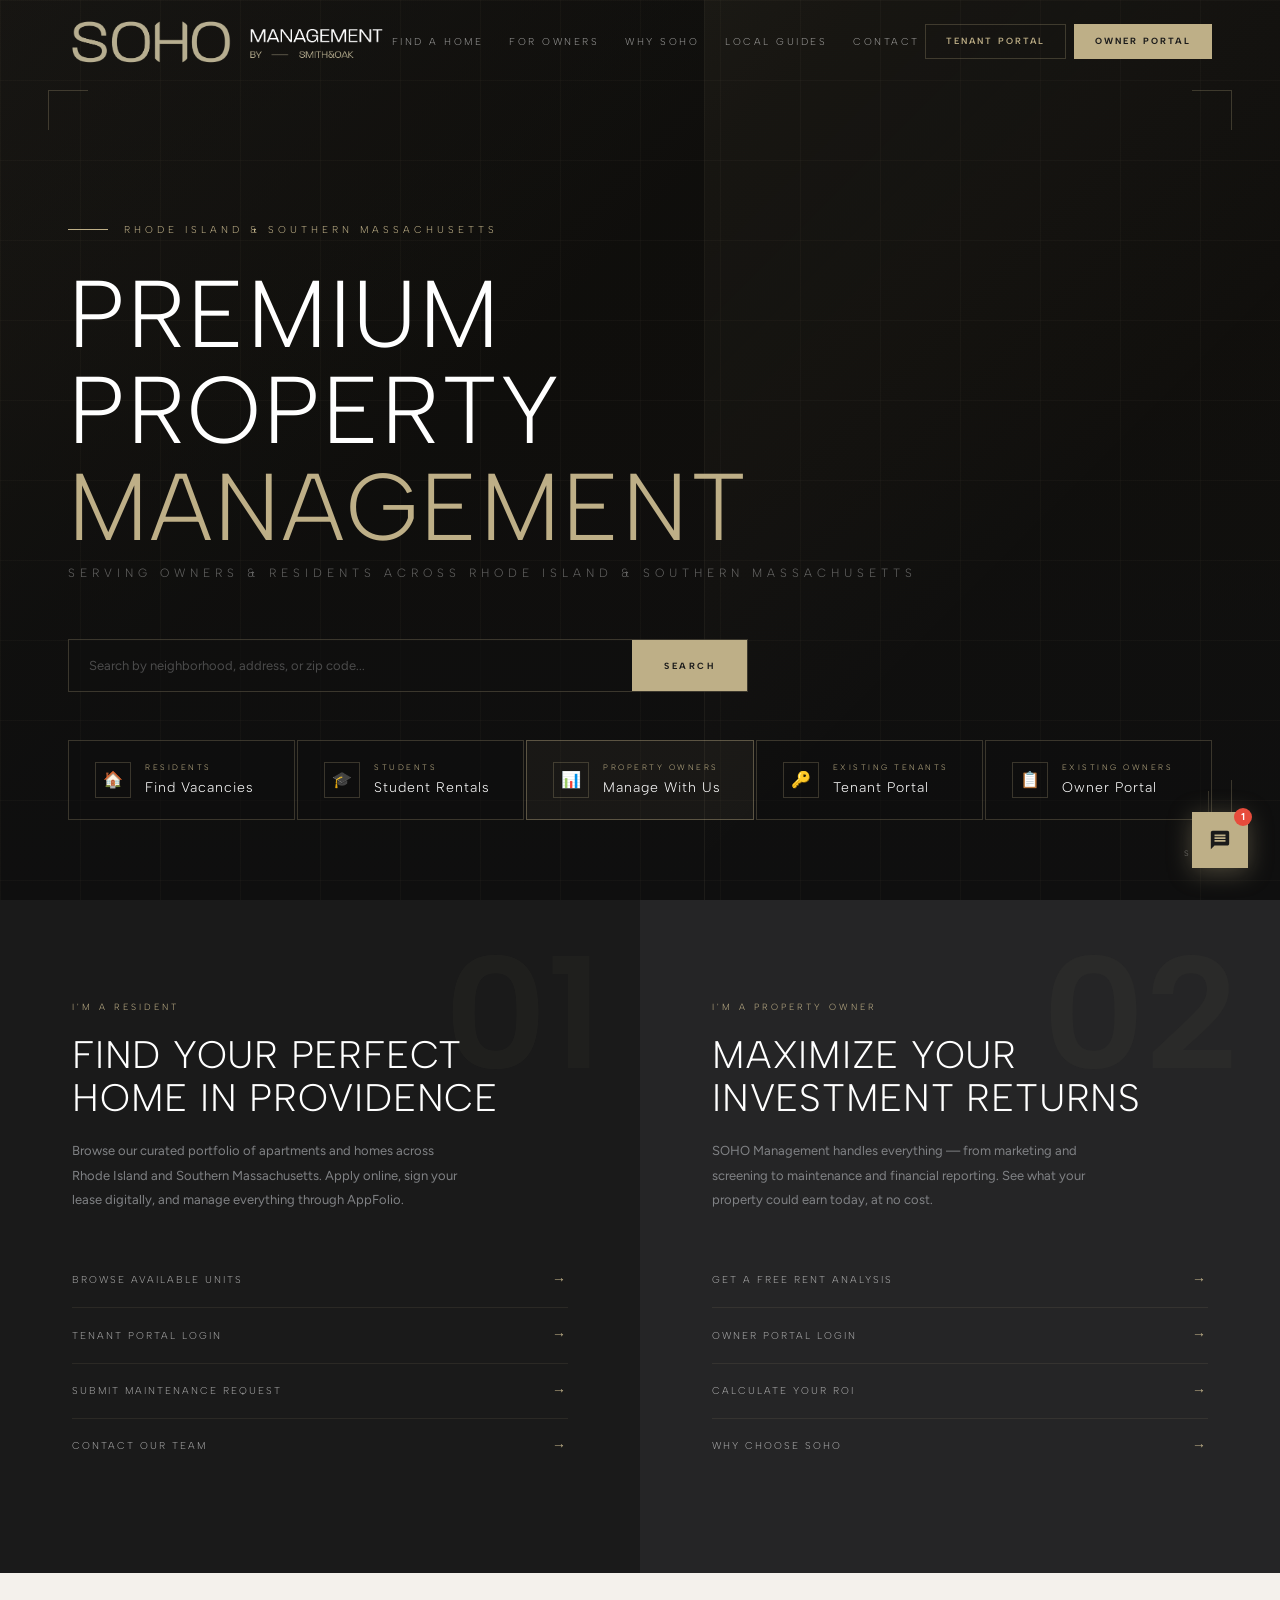
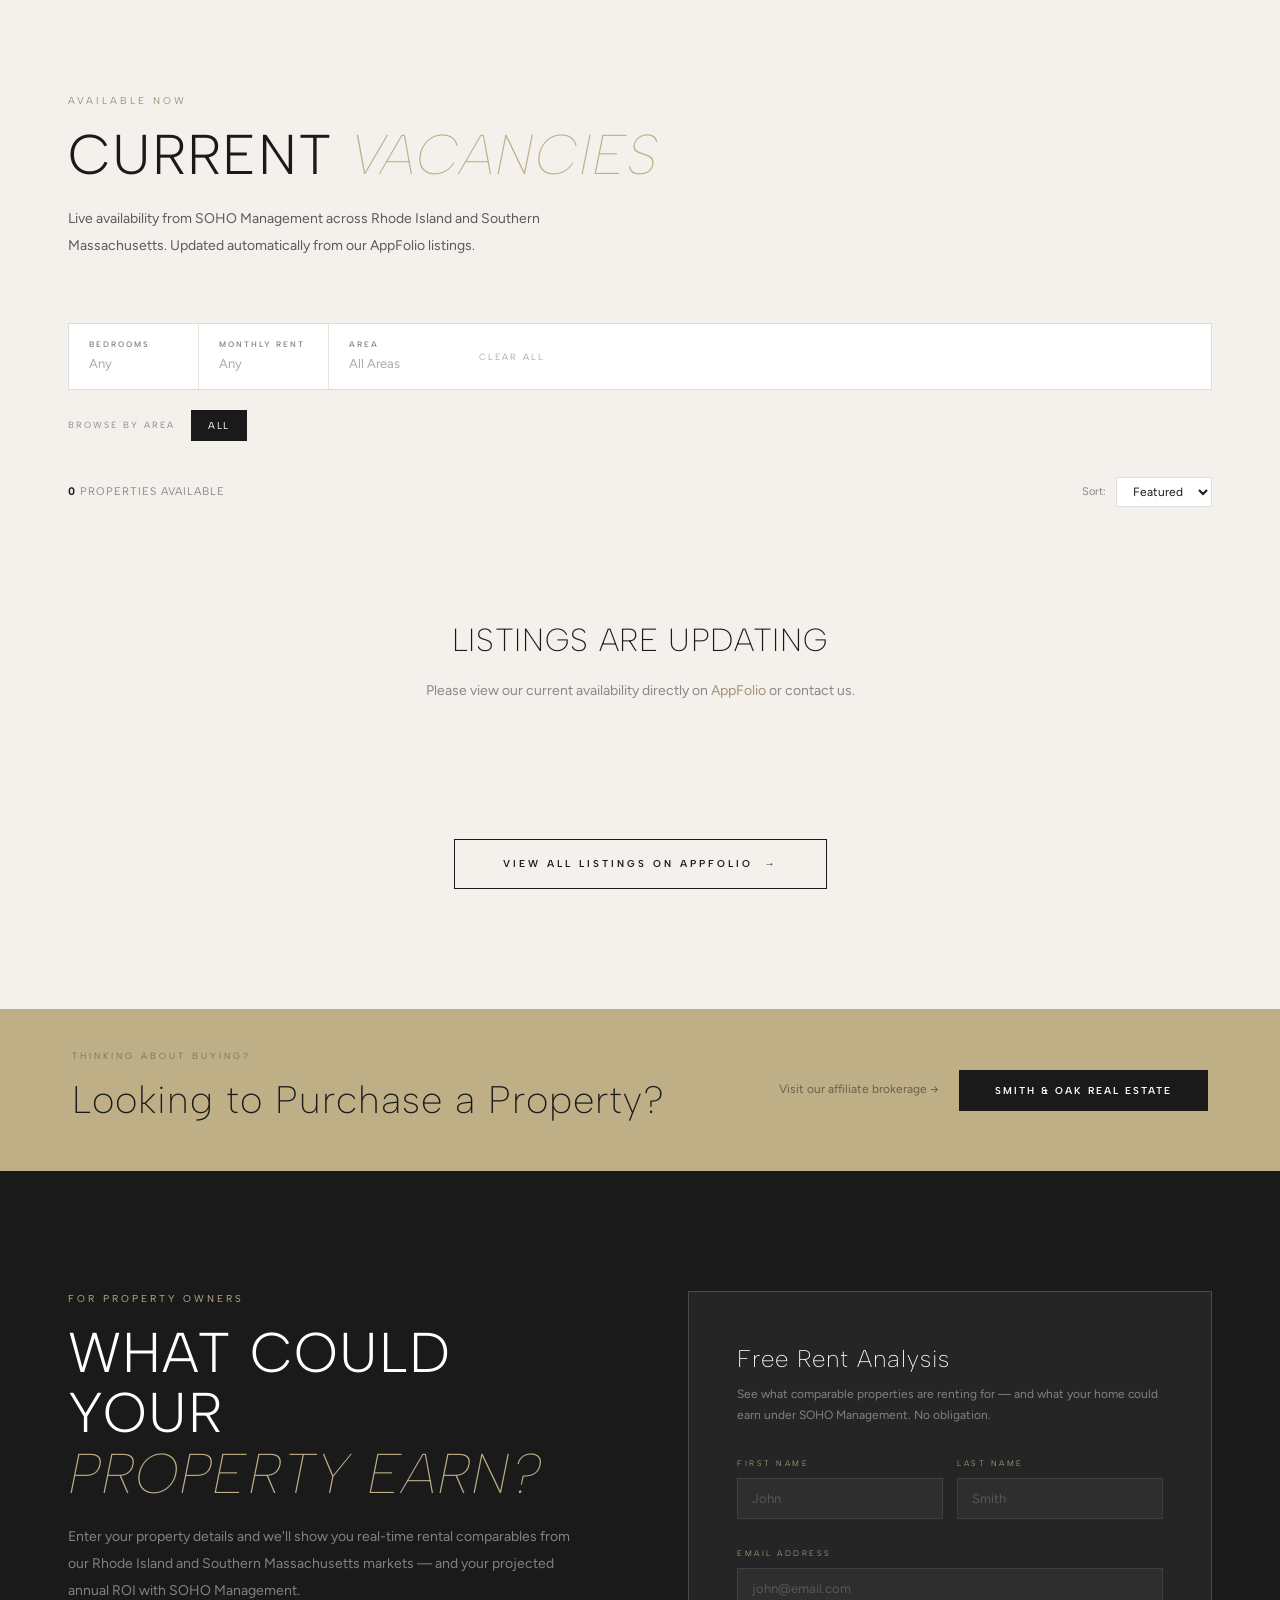
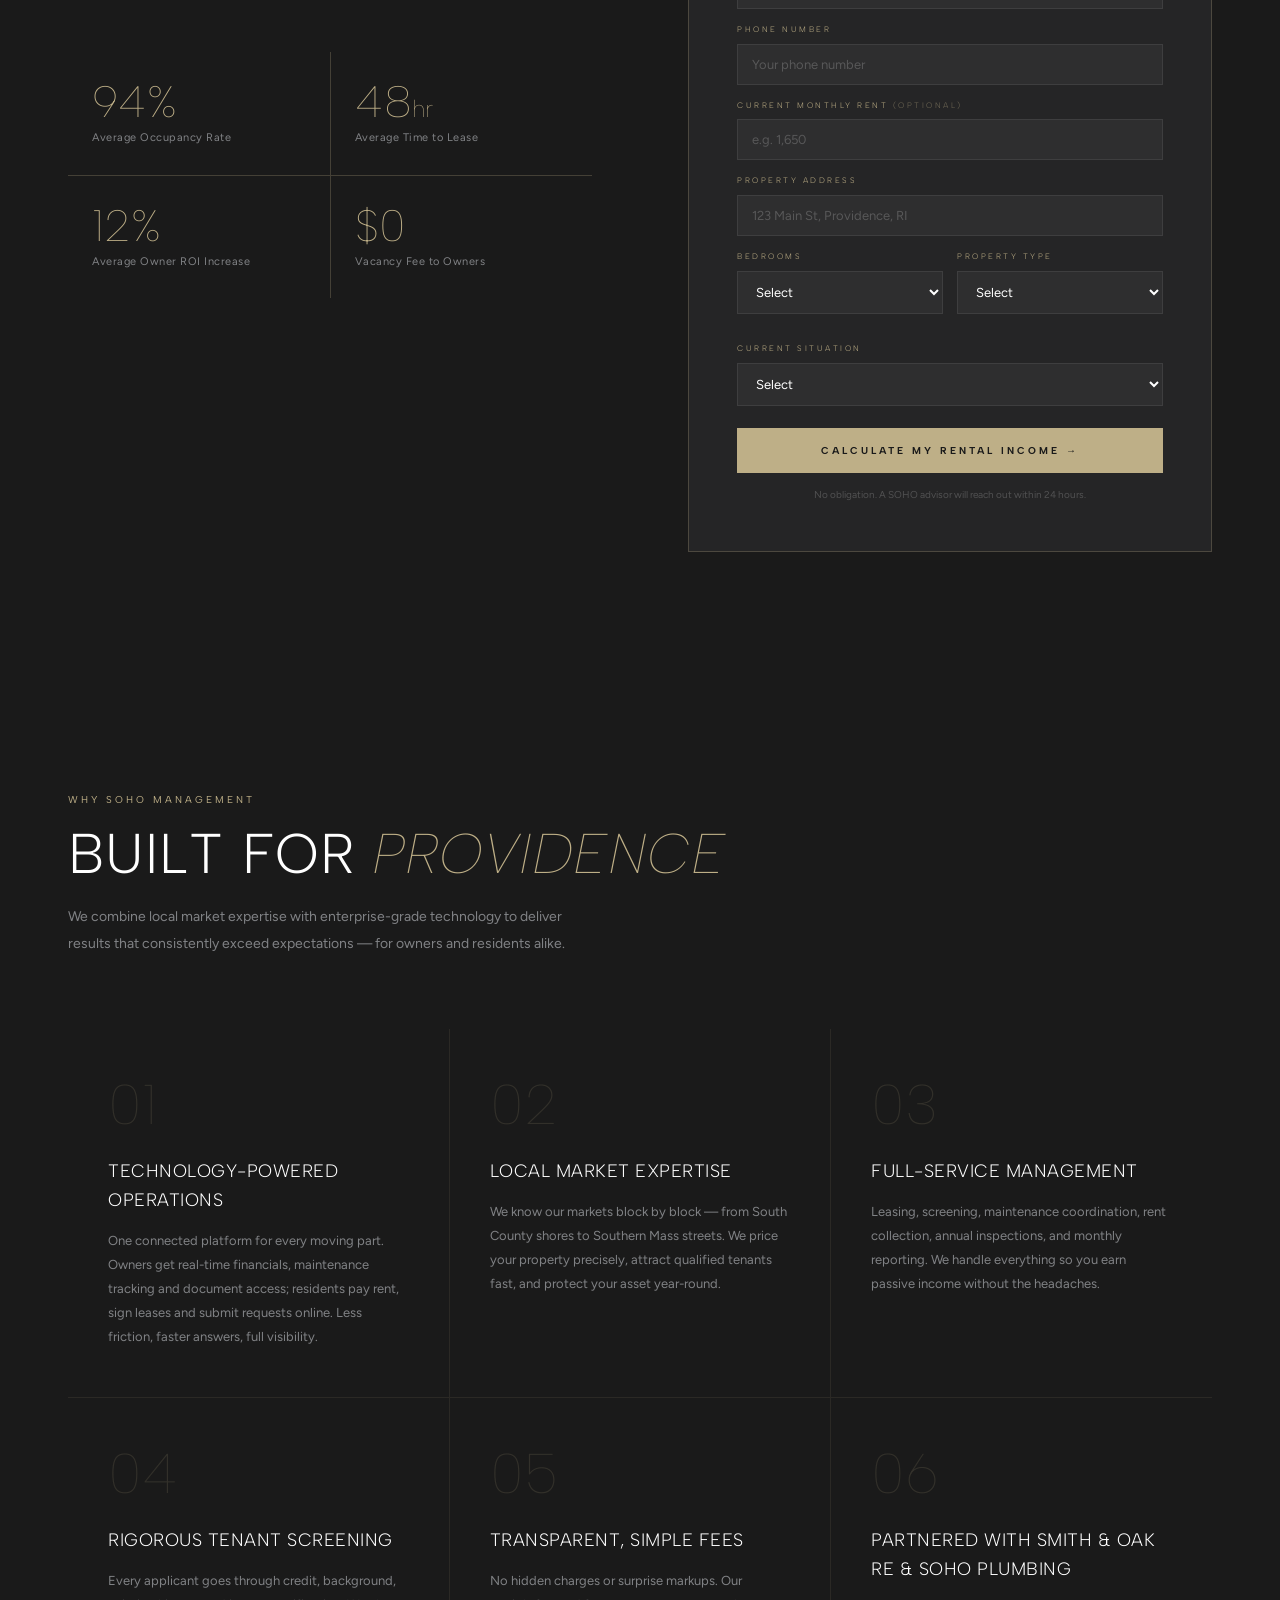
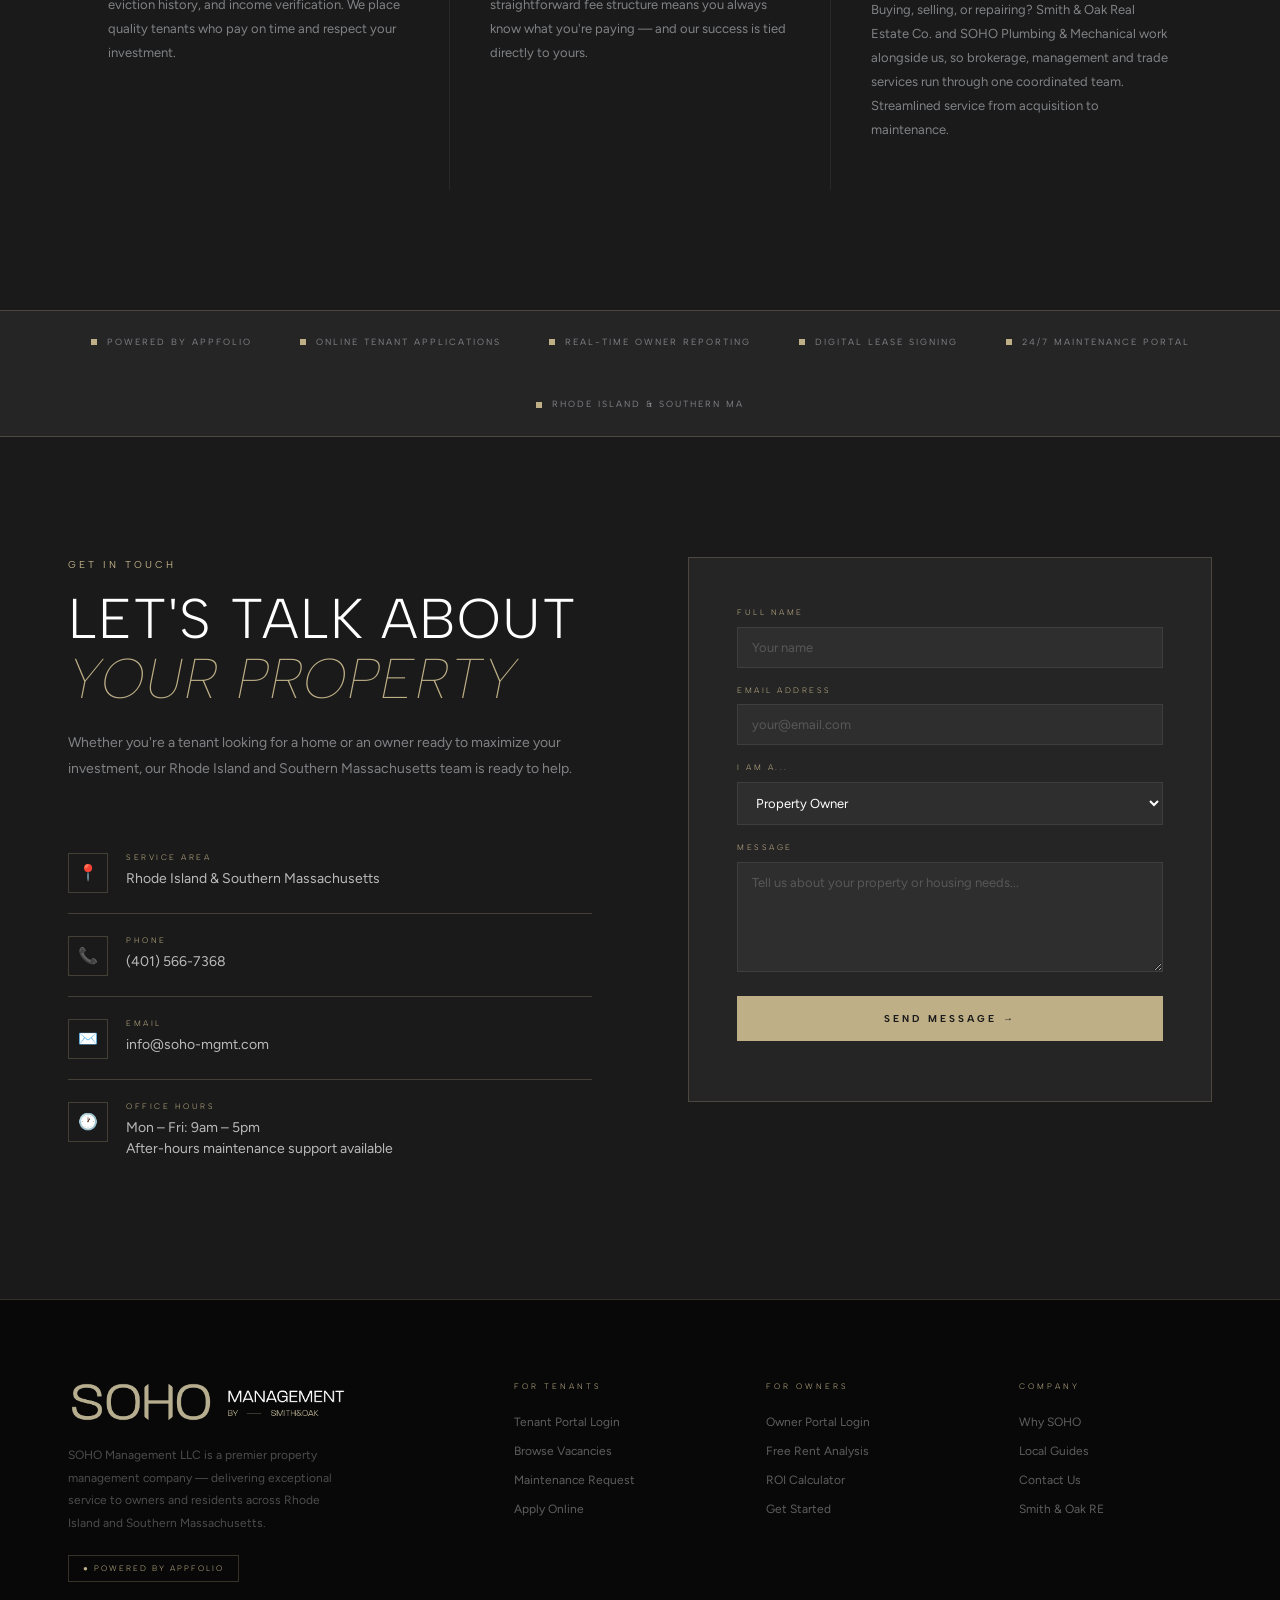
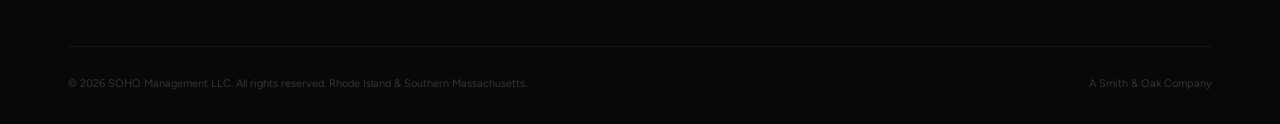
==== commit 160f29a1: "Name chat assistant Elise; Google 5-star reviews feed (hidden until configured), remove placeholder " ====
--- a/public/index.html
+++ b/public/index.html
@@ -1115,41 +1115,15 @@
 </section>
 
 <!-- ─── TESTIMONIALS ─── -->
-<section class="testimonials">
+<section class="testimonials" id="reviews" style="display:none">
   <div class="container">
     <div class="section-head reveal">
       <span class="tag">Client Stories</span>
       <h2>Trusted by <em>Owners &amp; Residents</em></h2>
-    </div>
-    <div class="test-grid">
-      <div class="test-card reveal">
-        <div class="test-stars">
-          <span class="test-star">★</span><span class="test-star">★</span><span class="test-star">★</span><span class="test-star">★</span><span class="test-star">★</span>
-        </div>
-        <p class="test-quote">"SOHO took over my three-unit in Cranston and within 30 days had it fully leased at $200 more per unit than I was getting before. The AppFolio portal alone is worth it."</p>
-        <div class="test-divider"></div>
-        <div class="test-author">Maria T.</div>
-        <div class="test-role">Property Owner · Cranston, RI</div>
-      </div>
-      <div class="test-card reveal reveal-delay-2">
-        <div class="test-stars">
-          <span class="test-star">★</span><span class="test-star">★</span><span class="test-star">★</span><span class="test-star">★</span><span class="test-star">★</span>
-        </div>
-        <p class="test-quote">"Finding an apartment in Providence used to be so stressful. The SOHO online application took 10 minutes and I had a lease signed the same week. Truly painless."</p>
-        <div class="test-divider"></div>
-        <div class="test-author">James R.</div>
-        <div class="test-role">Resident · Providence, RI</div>
-      </div>
-      <div class="test-card reveal reveal-delay-4">
-        <div class="test-stars">
-          <span class="test-star">★</span><span class="test-star">★</span><span class="test-star">★</span><span class="test-star">★</span><span class="test-star">★</span>
-        </div>
-        <p class="test-quote">"I was self-managing for years. Handing it off to SOHO was the best investment decision I've made. My stress went to zero and my net income actually increased."</p>
-        <div class="test-divider"></div>
-        <div class="test-author">David K.</div>
-        <div class="test-role">Multi-Family Owner · North Providence, RI</div>
-      </div>
-    </div>
+      <p id="reviews-sub"></p>
+    </div>
+    <div class="test-grid" id="reviews-grid"></div>
+    <p style="text-align:center;margin-top:36px"><a id="reviews-link" href="#" target="_blank" rel="noopener" style="font-family:var(--font-h);font-size:10px;letter-spacing:2px;text-transform:uppercase;color:var(--gold-dark)">Read all reviews on Google →</a></p>
   </div>
 </section>
 
@@ -1270,26 +1244,27 @@
 </footer>
 
 <!-- ─── AI CHAT ─── -->
-<div class="chat-fab" onclick="toggleChat()" title="Chat with SOHO">
+<div class="chat-fab" onclick="toggleChat()" title="Chat with Elise">
   <div class="chat-badge" id="chat-badge">1</div>
   <svg viewBox="0 0 24 24"><path d="M20 2H4c-1.1 0-2 .9-2 2v18l4-4h14c1.1 0 2-.9 2-2V4c0-1.1-.9-2-2-2zm-2 12H6v-2h12v2zm0-3H6V9h12v2zm0-3H6V6h12v2z"/></svg>
 </div>
 <div class="chat-window" id="chat-window">
   <div class="chat-header">
-    <div class="chat-av">S·O</div>
+    <div class="chat-av">E</div>
     <div class="chat-info">
-      <div class="chat-name">SOHO Assistant</div>
+      <div class="chat-name">Elise · SOHO Assistant</div>
       <div class="chat-status">● Online — typically replies instantly</div>
     </div>
     <button class="chat-close" onclick="toggleChat()">×</button>
   </div>
   <div class="chat-msgs" id="chat-msgs">
-    <div class="msg bot"><div class="msg-bub">👋 Hi! I'm the SOHO Management assistant. Whether you're looking for a home or want to know what your property could earn, I'm here to help. What can I do for you?</div></div>
+    <div class="msg bot"><div class="msg-bub">👋 Hi, I'm Elise, the SOHO Management assistant. Are you a <strong>landlord</strong> looking for property management, or a <strong>tenant</strong> looking for a home? Tell me what you need and I'll get the right person on it.</div></div>
   </div>
   <div class="chat-quick" id="chat-quick">
-    <button class="cq-btn" onclick="quickChat('I want to find an apartment to rent')">Find a rental</button>
-    <button class="cq-btn" onclick="quickChat('What would my property rent for?')">Owner inquiry</button>
-    <button class="cq-btn" onclick="quickChat('How does SOHO management work?')">How it works</button>
+    <button class="cq-btn" onclick="chooseRole('landlord')">I'm a landlord</button>
+    <button class="cq-btn" onclick="chooseRole('tenant')">I'm looking to rent</button>
+    <button class="cq-btn" onclick="chooseRole('student')">Student housing</button>
+    <button class="cq-btn" onclick="chooseRole('current')">Current tenant</button>
   </div>
   <div class="chat-inp-row">
     <input class="chat-inp" id="chat-inp" placeholder="Type a message..." onkeydown="if(event.key==='Enter')sendChat()">
@@ -1576,27 +1551,105 @@
 
 /* CHAT */
 let chatOpen=false;
+setTimeout(function(){
+  try{ if(sessionStorage.getItem('sohoChatShown')||chatOpen||window.innerWidth<700) return; sessionStorage.setItem('sohoChatShown','1'); }catch(e){ if(chatOpen||window.innerWidth<700) return; }
+  toggleChat();
+},9000);
 function toggleChat(){
   chatOpen=!chatOpen;
   document.getElementById('chat-window').classList.toggle('open',chatOpen);
   document.getElementById('chat-badge').style.display='none';
   if(chatOpen) document.getElementById('chat-inp').focus();
 }
-function quickChat(text){
-  document.getElementById('chat-quick').style.display='none';
-  addMsg(text,'user'); showTyping();
-  setTimeout(()=>{ removeTyping(); addMsg(getBotReply(text),'bot'); },1300);
-}
+/* Guided conversation: qualify landlord / tenant / student, then send to the team as a contact message */
+const CHAT={role:null,step:0,data:{},phase:'idle',log:[]};
+const FLOWS={
+  landlord:{label:'Landlord',intro:"Great, glad to help. A few quick questions so our team can come prepared.",q:[
+    ['Property','Which property would you like us to manage? (address or town)'],
+    ['Size','How many units, and what type? (e.g. single-family, 3-family, 12-unit building)'],
+    ['Goal','What is your main goal: filling a vacancy, getting out of self-management, or just reviewing your options?'],
+    ['Timeline','When would you like to get started?']]},
+  tenant:{label:'Tenant (looking to rent)',intro:"Wonderful, let's find you a place.",q:[
+    ['Areas','Which towns or neighborhoods are you considering?'],
+    ['Bedrooms','How many bedrooms do you need?'],
+    ['Budget','What monthly budget are you working with?'],
+    ['Move-in','When would you like to move in?']]},
+  student:{label:'Student housing',intro:"Happy to help with student housing.",q:[
+    ['School','Which school or campus do you want to be near?'],
+    ['Bedrooms','How many bedrooms / roommates?'],
+    ['Budget','What is your monthly budget (total or per person)?'],
+    ['Move-in','What is your target move-in date?']]},
+  other:{label:'General inquiry',intro:"Of course.",q:[['Request','Tell me a bit about what you need.']]}
+};
+const CONTACT_Q=[['Name',"Thanks! What's your name?"],['Email','Best email to reach you at?'],['Phone','And a phone number? (type "skip" if you prefer email only)']];
+function setQuick(btns){
+  const q=document.getElementById('chat-quick');
+  q.innerHTML=btns.map(b=>`<button class="cq-btn" onclick="${b[1]}">${b[0]}</button>`).join('');
+  q.style.display=btns.length?'flex':'none';
+}
+function botSay(text,delay){ showTyping(); return new Promise(r=>setTimeout(()=>{ removeTyping(); addMsg(text,'bot'); r(); },delay||900)); }
+function chooseRole(role){
+  if(role==='current'){
+    addMsg("I'm a current tenant",'user'); setQuick([]);
+    botSay('For rent payments, maintenance requests and your lease, use the resident portal: <a href="https://smithoakre.appfolio.com/connect" target="_blank" rel="noopener" style="color:var(--gold)">smithoakre.appfolio.com/connect</a>. For urgent issues call <a href="tel:+14015667368" style="color:var(--gold)">(401) 566-7368</a>. Want to send a message to our team instead?').then(()=>setQuick([['Message the team',"chooseRole('other')"]]));
+    return;
+  }
+  const labels={landlord:"I'm a landlord",tenant:"I'm looking to rent",student:'I need student housing',other:'I have a question'};
+  addMsg(labels[role],'user'); setQuick([]);
+  CHAT.role=role; CHAT.step=0; CHAT.phase='qualify'; CHAT.data={};
+  botSay(FLOWS[role].intro).then(()=>askNext());
+}
+function askNext(){
+  const f=FLOWS[CHAT.role];
+  if(CHAT.phase==='qualify'){
+    if(CHAT.step<f.q.length) return botSay(f.q[CHAT.step][1]);
+    CHAT.phase='contact'; CHAT.step=0;
+  }
+  if(CHAT.phase==='contact'){
+    if(CHAT.step<CONTACT_Q.length) return botSay(CONTACT_Q[CHAT.step][1]);
+    return finishChat();
+  }
+}
+function handleAnswer(text){
+  const f=FLOWS[CHAT.role];
+  // allow quick questions mid-flow without losing our place
+  if(CHAT.phase==='qualify' && /\b(portal|login|maintenance|emergency|fee|fees|cost)\b/i.test(text) && text.length<80){
+    botSay(getBotReply(text)).then(()=>askNext()); return;
+  }
+  if(CHAT.phase==='qualify'){ CHAT.data[f.q[CHAT.step][0]]=text; CHAT.step++; askNext(); return; }
+  const key=CONTACT_Q[CHAT.step][0];
+  if(key==='Email' && !/^[^@\s]+@[^@\s]+\.[^@\s]+$/.test(text)){ botSay("That doesn't look like a valid email. Could you re-enter it?"); return; }
+  if(key==='Phone' && /^skip$/i.test(text)) text='';
+  CHAT.data[key]=text; CHAT.step++; askNext();
+}
+function finishChat(){
+  CHAT.phase='done'; const f=FLOWS[CHAT.role], d=CHAT.data;
+  const lines=f.q.map(q=>q[0]+': '+(d[q[0]]||'-'));
+  const msg='Chat assistant conversation ('+f.label+')\n'+lines.join('\n');
+  fetch(LEAD_ENDPOINT,{method:'POST',mode:'no-cors',headers:{'Content-Type':'text/plain'},body:JSON.stringify({name:d.Name,email:d.Email,phone:d.Phone||'',type:f.label,message:msg,source:'chat assistant'})}).catch(()=>{});
+  const first=(d.Name||'').split(' ')[0];
+  botSay('Thank you'+(first?', '+esc(first):'')+'! I\'ve sent this to our team and someone will reach out within one business day. For anything urgent, call <a href="tel:+14015667368" style="color:var(--gold)">(401) 566-7368</a>.').then(()=>{
+    setQuick(CHAT.role==='tenant'||CHAT.role==='student'?[['Browse available homes',"window.open('https://smithoakre.appfolio.com/listings','_blank','noopener')"]]:CHAT.role==='landlord'?[['Free rent analysis',"toggleChat();goSection('owners')"]]:[]);
+  });
+}
+function quickChat(text){ setQuick([]); addMsg(text,'user'); showTyping(); setTimeout(()=>{ removeTyping(); addMsg(getBotReply(text),'bot'); },1000); }
 function sendChat(){
   const inp=document.getElementById('chat-inp'); const text=inp.value.trim(); if(!text) return;
-  inp.value=''; document.getElementById('chat-quick').style.display='none';
-  addMsg(text,'user'); showTyping();
-  setTimeout(()=>{ removeTyping(); addMsg(getBotReply(text),'bot'); },1400);
+  inp.value=''; setQuick([]); addMsg(text,'user');
+  if(CHAT.phase==='qualify'||CHAT.phase==='contact'){ handleAnswer(text); return; }
+  // free text before/after a flow: guess the role, otherwise answer and nudge
+  const t=text.toLowerCase();
+  if(CHAT.phase==='idle'){
+    if(/landlord|my property|my building|i own|manage my|owner/.test(t)){ CHAT.role='landlord'; CHAT.phase='qualify'; CHAT.step=0; botSay(FLOWS.landlord.intro).then(askNext); return; }
+    if(/student|college|university|campus/.test(t)){ CHAT.role='student'; CHAT.phase='qualify'; CHAT.step=0; botSay(FLOWS.student.intro).then(askNext); return; }
+    if(/rent|apartment|home|bedroom|tenant|looking for/.test(t)){ CHAT.role='tenant'; CHAT.phase='qualify'; CHAT.step=0; botSay(FLOWS.tenant.intro).then(askNext); return; }
+  }
+  botSay(getBotReply(text),1100).then(()=>setQuick([["I'm a landlord","chooseRole('landlord')"],["I'm looking to rent","chooseRole('tenant')"],['Message the team',"chooseRole('other')"]]));
 }
 function addMsg(text,role){
   const msgs=document.getElementById('chat-msgs');
   const div=document.createElement('div'); div.className='msg '+role;
-  div.innerHTML='<div class="msg-bub">'+text+'</div>';
+  div.innerHTML='<div class="msg-bub">'+(role==='user'?esc(text):text)+'</div>';
   msgs.appendChild(div); msgs.scrollTop=msgs.scrollHeight;
 }
 function showTyping(){
@@ -1665,6 +1718,23 @@
    .then(function(){st.style.color='#A19276';st.textContent='Thank you! Our team will follow up within one business day.';['cf-name','cf-email','cf-msg'].forEach(function(i){document.getElementById(i).value='';});btn.textContent='Sent ✓';})
    .catch(function(){st.style.color='#c0392b';st.textContent='Something went wrong. Please try again.';btn.disabled=false;btn.textContent='Send Message →';});
 });
+
+/* GOOGLE REVIEWS (5-star only, served by /api/reviews) */
+(function(){
+  fetch('/api/reviews').then(r=>r.json()).then(d=>{
+    const rv=(d.reviews||[]); if(!rv.length) return;
+    const pick=rv.slice().sort(()=>Math.random()-.5).slice(0,3);
+    document.getElementById('reviews-grid').innerHTML=pick.map(v=>`<div class="test-card">
+      <div class="test-stars"><span class="test-star">★</span><span class="test-star">★</span><span class="test-star">★</span><span class="test-star">★</span><span class="test-star">★</span></div>
+      <p class="test-quote">"${esc(v.text.length>320?v.text.slice(0,317)+'…':v.text)}"</p>
+      <div class="test-divider"></div>
+      <div class="test-author">${esc(v.author)}</div>
+      <div class="test-role">Google review${v.when?' · '+esc(v.when):''}</div></div>`).join('');
+    if(d.rating&&d.count) document.getElementById('reviews-sub').textContent=d.rating.toFixed(1)+' ★ on Google · '+d.count+' reviews';
+    if(d.url) document.getElementById('reviews-link').href=d.url; else document.getElementById('reviews-link').style.display='none';
+    document.getElementById('reviews').style.display='';
+  }).catch(()=>{});
+})();
 </script>
 </body>
 </html>
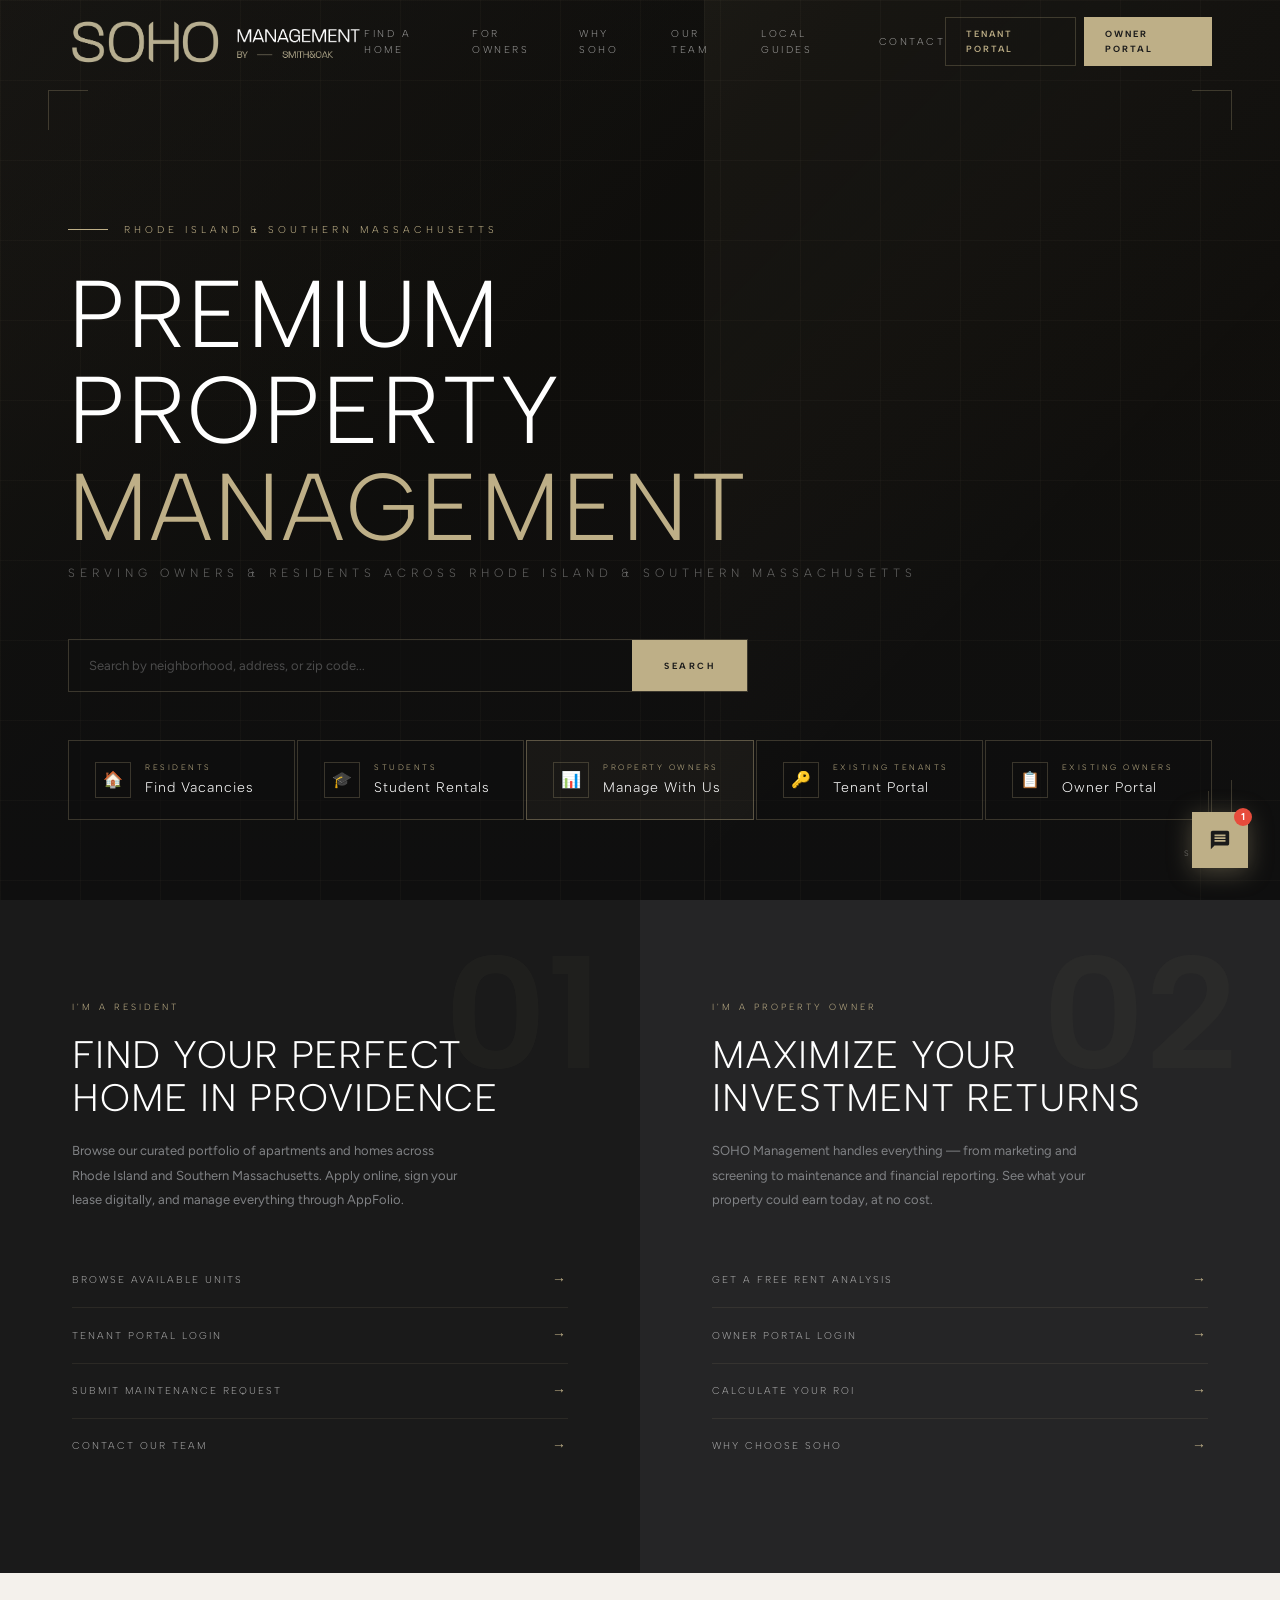
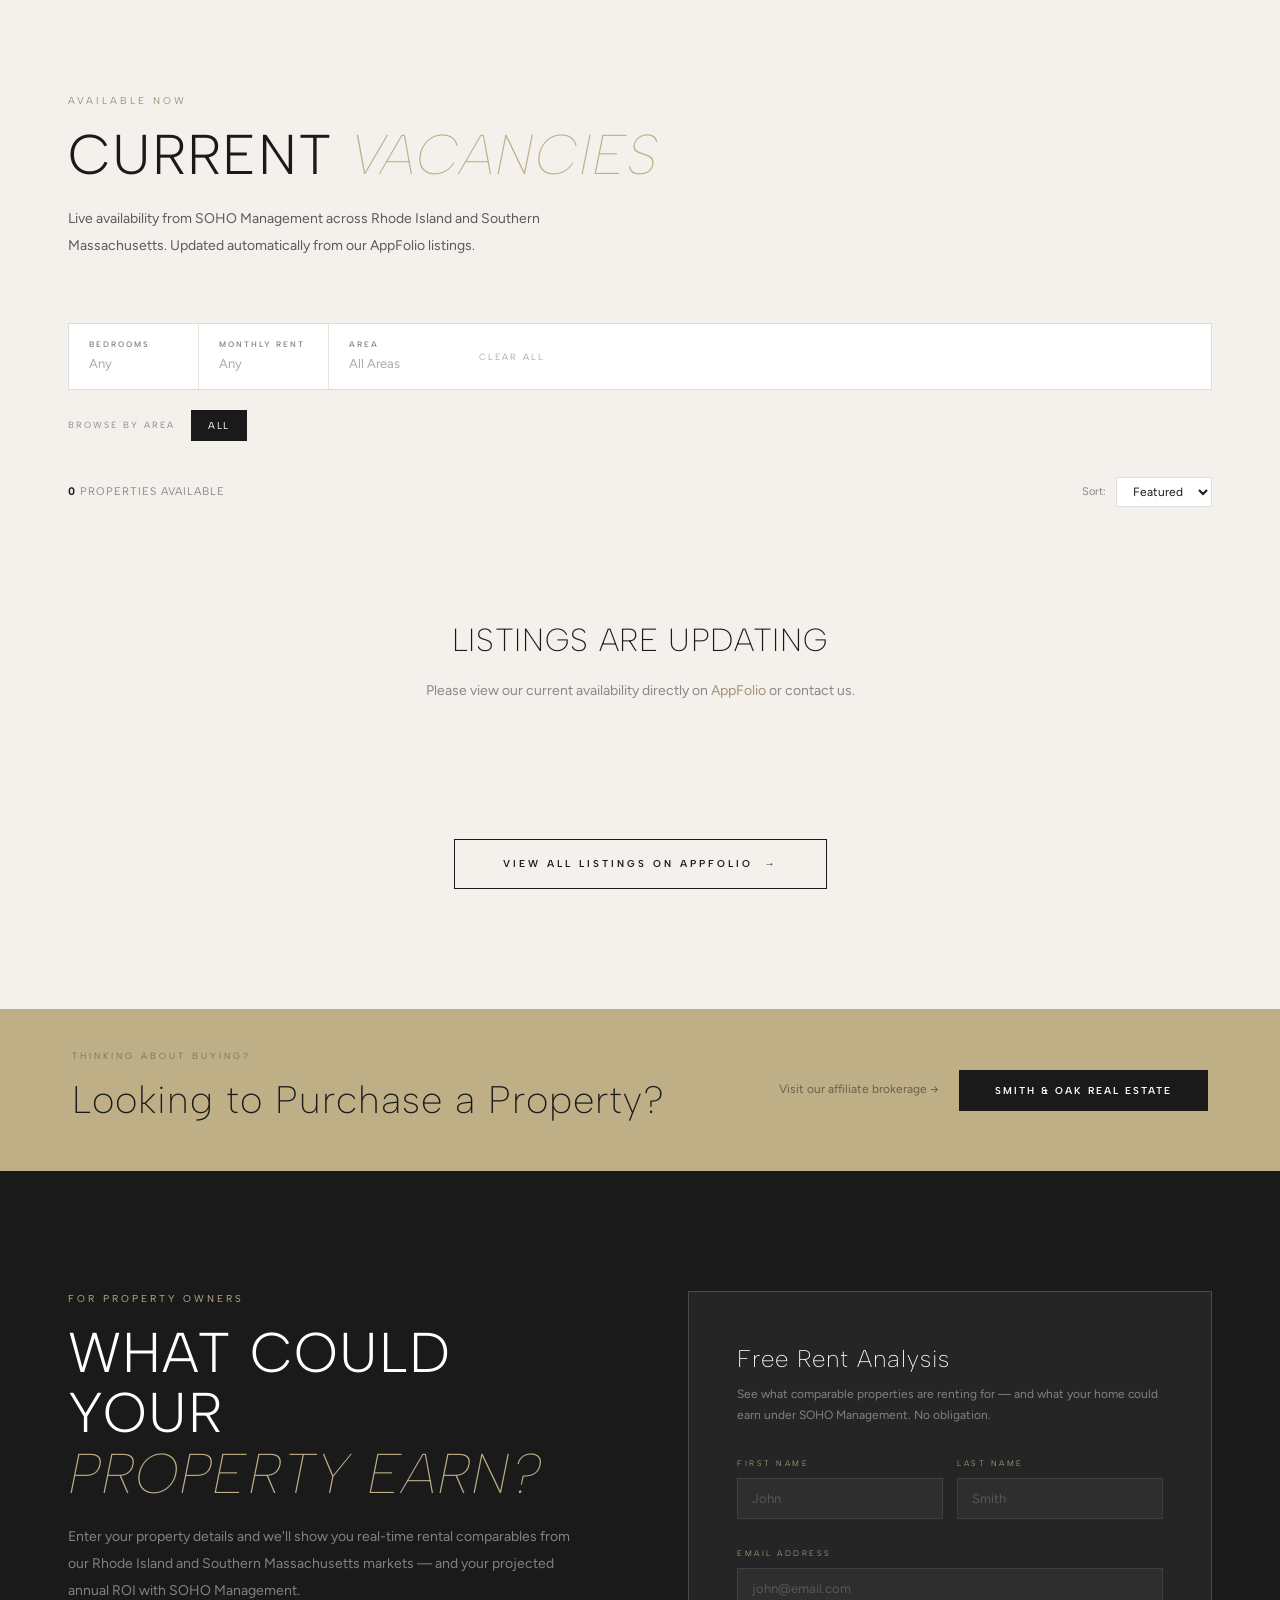
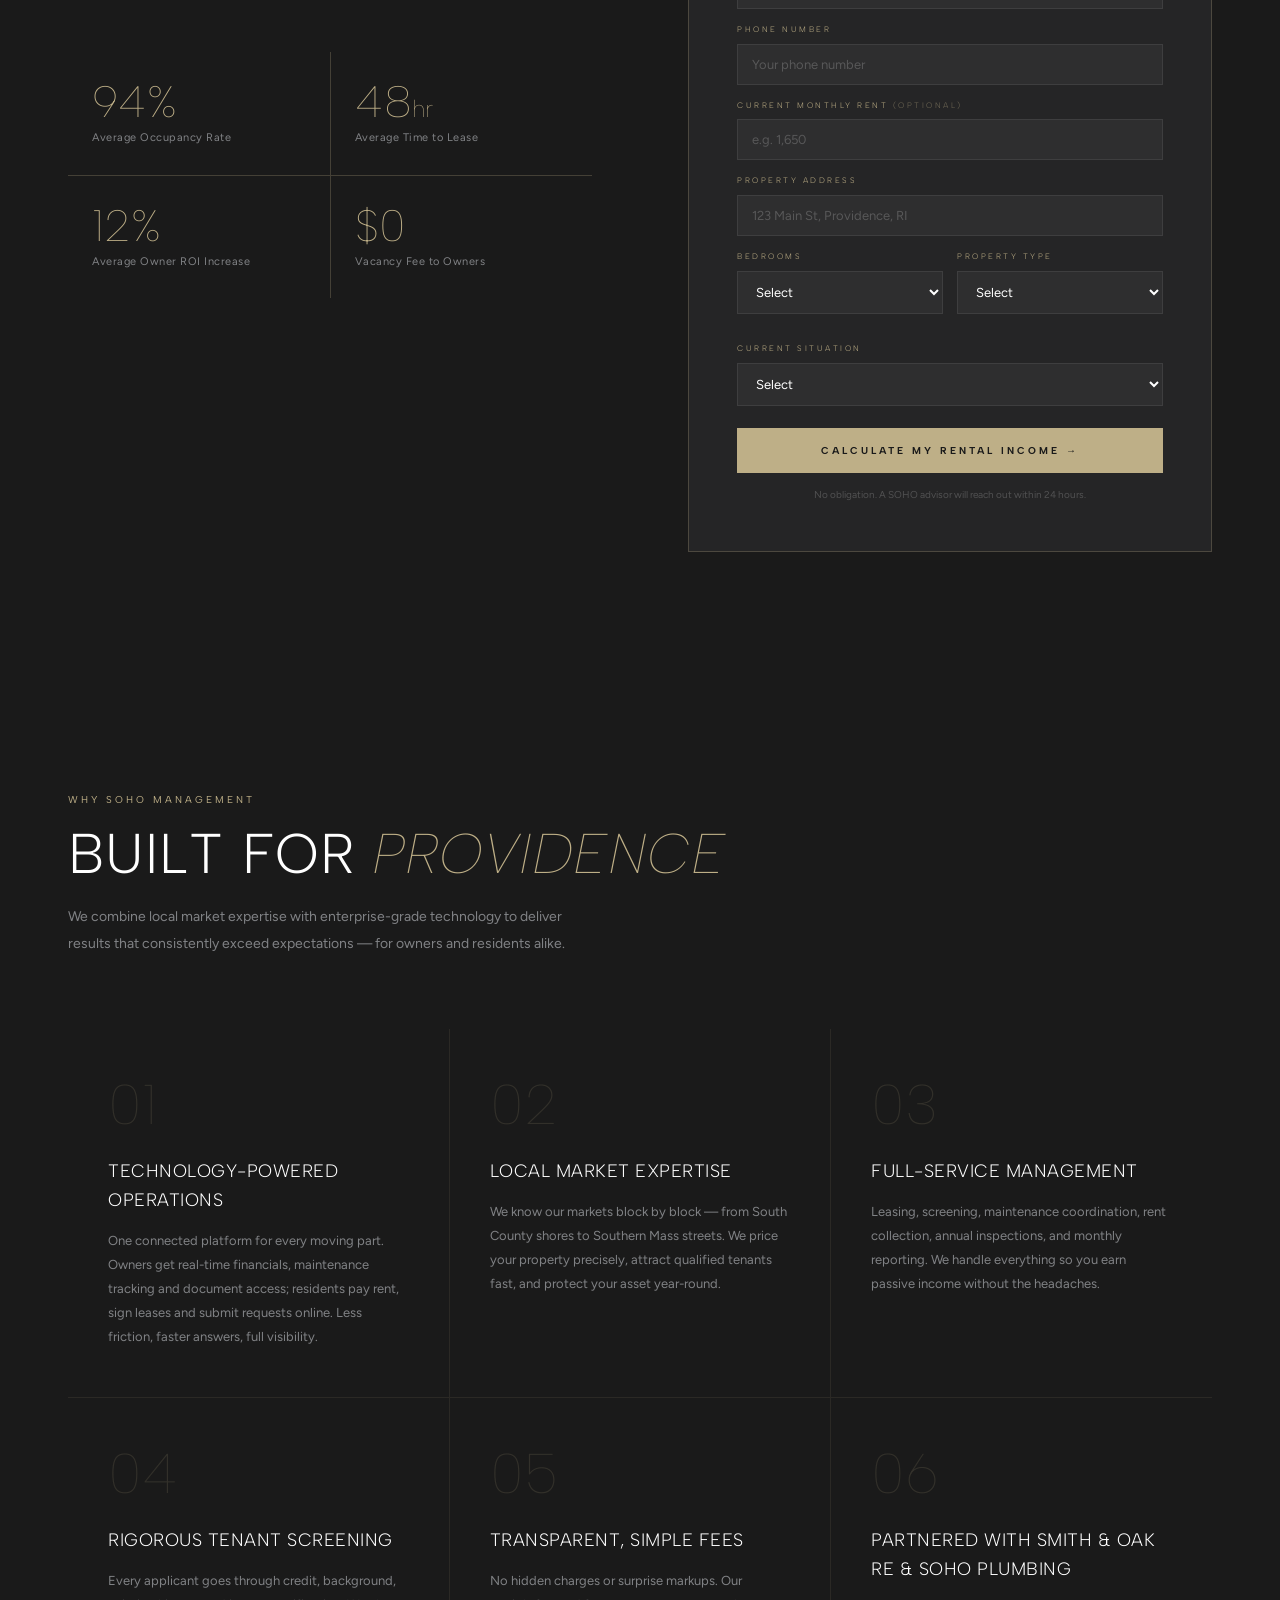
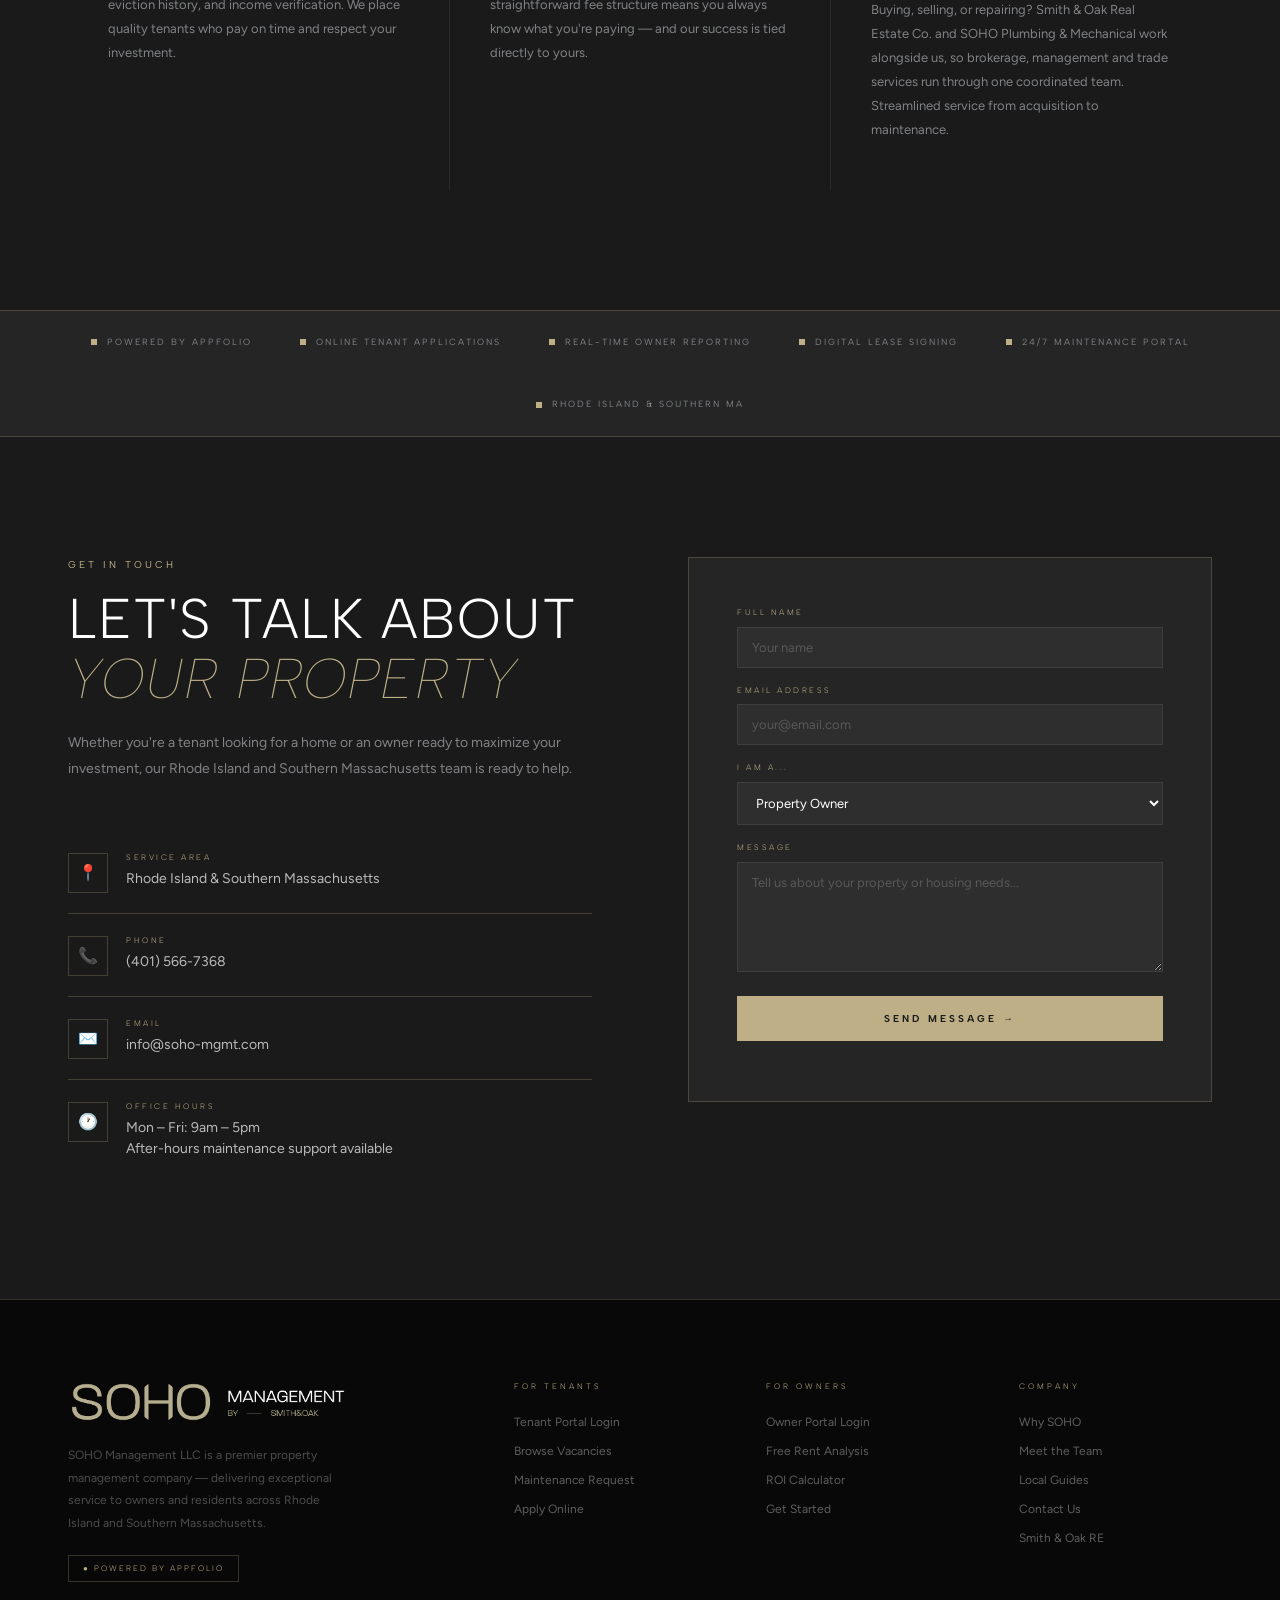
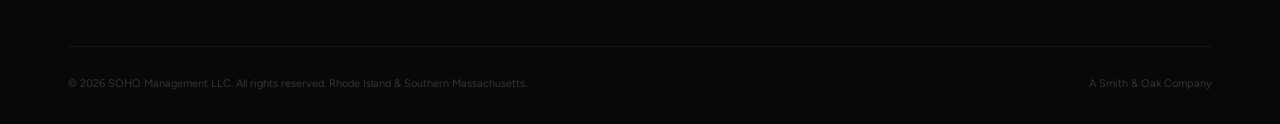
==== commit de144eb1: "Add Meet the Team page (/team/), nav links, sitemap entry Co-Authored-By: Claude Sonnet 5.5 <noreply" ====
--- a/public/index.html
+++ b/public/index.html
@@ -715,6 +715,30 @@
 .brand-logo-foot{height:44px;}
 h1,h2{text-transform:uppercase;letter-spacing:.04em;}
 @media(max-width:700px){.brand-logo{height:34px;}}
+
+/* Mobile hero fixes (phones) */
+@media(max-width:768px){
+  .hero{min-height:auto;justify-content:flex-start;padding:112px 0 48px;}
+  .hero-inner{padding:0 20px;}
+  .hero-eyebrow{margin-bottom:18px;gap:10px;}
+  .hero-eyebrow span{font-size:9px;letter-spacing:2.5px;}
+  .hero-eyebrow-line{width:24px;}
+  .hero h1{font-size:clamp(30px,9.6vw,44px);line-height:1.04;letter-spacing:.01em;margin-bottom:14px;overflow-wrap:anywhere;}
+  .hero-tagline{font-size:10px;letter-spacing:2.5px;line-height:1.7;margin-bottom:28px;}
+  .hero-search-wrap{margin-bottom:28px;}
+  .hero-search{flex-wrap:wrap;max-width:100%;}
+  .search-type{min-width:0;width:100%;padding:14px 16px;border-right:none;border-bottom:1px solid var(--gold-border);}
+  .search-input{min-width:0;width:calc(100% - 96px);padding:16px;}
+  .search-btn{padding:16px 18px;}
+  .hero-portals{display:grid;grid-template-columns:1fr 1fr;gap:8px;}
+  .portal-btn{flex:none;min-width:0;padding:14px 12px;gap:10px;flex-direction:column;align-items:flex-start;}
+  .portal-btn:first-child{grid-column:1 / -1;flex-direction:row;align-items:center;}
+  .pb-icon{width:32px;height:32px;}
+  .pb-title{font-size:13px;letter-spacing:.5px;}
+  .hero-scroll,.hero-corner{display:none;}
+  .section-head h2{font-size:clamp(26px,8vw,36px);}
+  .lead-form-wrap,.contact-form-wrap{padding:28px 18px;}
+}
 </style>
 </head>
 <body>
@@ -738,6 +762,7 @@
       <a href="#vacancies">Find a Home</a>
       <a href="#owners">For Owners</a>
       <a href="#why">Why SOHO</a>
+      <a href="/team/">Our Team</a>
       <a href="/blog/">Local Guides</a>
       <a href="#contact">Contact</a>
     </div>
@@ -1229,6 +1254,7 @@
       <div class="footer-col">
         <h4>Company</h4>
         <a href="#why" onclick="goSection('why');return false;">Why SOHO</a>
+        <a href="/team/">Meet the Team</a>
         <a href="/blog/">Local Guides</a>
         <a href="#contact" onclick="goSection('contact');return false;">Contact Us</a>
         <a href="https://smithoakre.com" target="_blank">Smith &amp; Oak RE</a>
@@ -1719,21 +1745,25 @@
    .catch(function(){st.style.color='#c0392b';st.textContent='Something went wrong. Please try again.';btn.disabled=false;btn.textContent='Send Message →';});
 });
 
-/* GOOGLE REVIEWS (5-star only, served by /api/reviews) */
+/* GOOGLE REVIEWS: curated 5-star list in /reviews.json (monthly check); rating/count live from /api/reviews when available */
 (function(){
-  fetch('/api/reviews').then(r=>r.json()).then(d=>{
-    const rv=(d.reviews||[]); if(!rv.length) return;
+  Promise.all([
+    fetch('/reviews.json',{cache:'no-cache'}).then(r=>r.json()).catch(()=>({reviews:[]})),
+    fetch('/api/reviews').then(r=>r.json()).catch(()=>({}))
+  ]).then(([c,l])=>{
+    const rv=(c.reviews||[]).filter(v=>v.stars===5&&v.text); if(!rv.length) return;
     const pick=rv.slice().sort(()=>Math.random()-.5).slice(0,3);
     document.getElementById('reviews-grid').innerHTML=pick.map(v=>`<div class="test-card">
       <div class="test-stars"><span class="test-star">★</span><span class="test-star">★</span><span class="test-star">★</span><span class="test-star">★</span><span class="test-star">★</span></div>
-      <p class="test-quote">"${esc(v.text.length>320?v.text.slice(0,317)+'…':v.text)}"</p>
+      <p class="test-quote">"${esc(v.text)}"</p>
       <div class="test-divider"></div>
       <div class="test-author">${esc(v.author)}</div>
-      <div class="test-role">Google review${v.when?' · '+esc(v.when):''}</div></div>`).join('');
-    if(d.rating&&d.count) document.getElementById('reviews-sub').textContent=d.rating.toFixed(1)+' ★ on Google · '+d.count+' reviews';
-    if(d.url) document.getElementById('reviews-link').href=d.url; else document.getElementById('reviews-link').style.display='none';
+      <div class="test-role">Google review</div></div>`).join('');
+    const rating=l.rating||c.rating, count=l.count||c.count;
+    if(rating&&count) document.getElementById('reviews-sub').textContent=rating.toFixed(1)+' ★ on Google · '+count+' reviews';
+    document.getElementById('reviews-link').href=l.url||c.placeUrl;
     document.getElementById('reviews').style.display='';
-  }).catch(()=>{});
+  });
 })();
 </script>
 </body>
